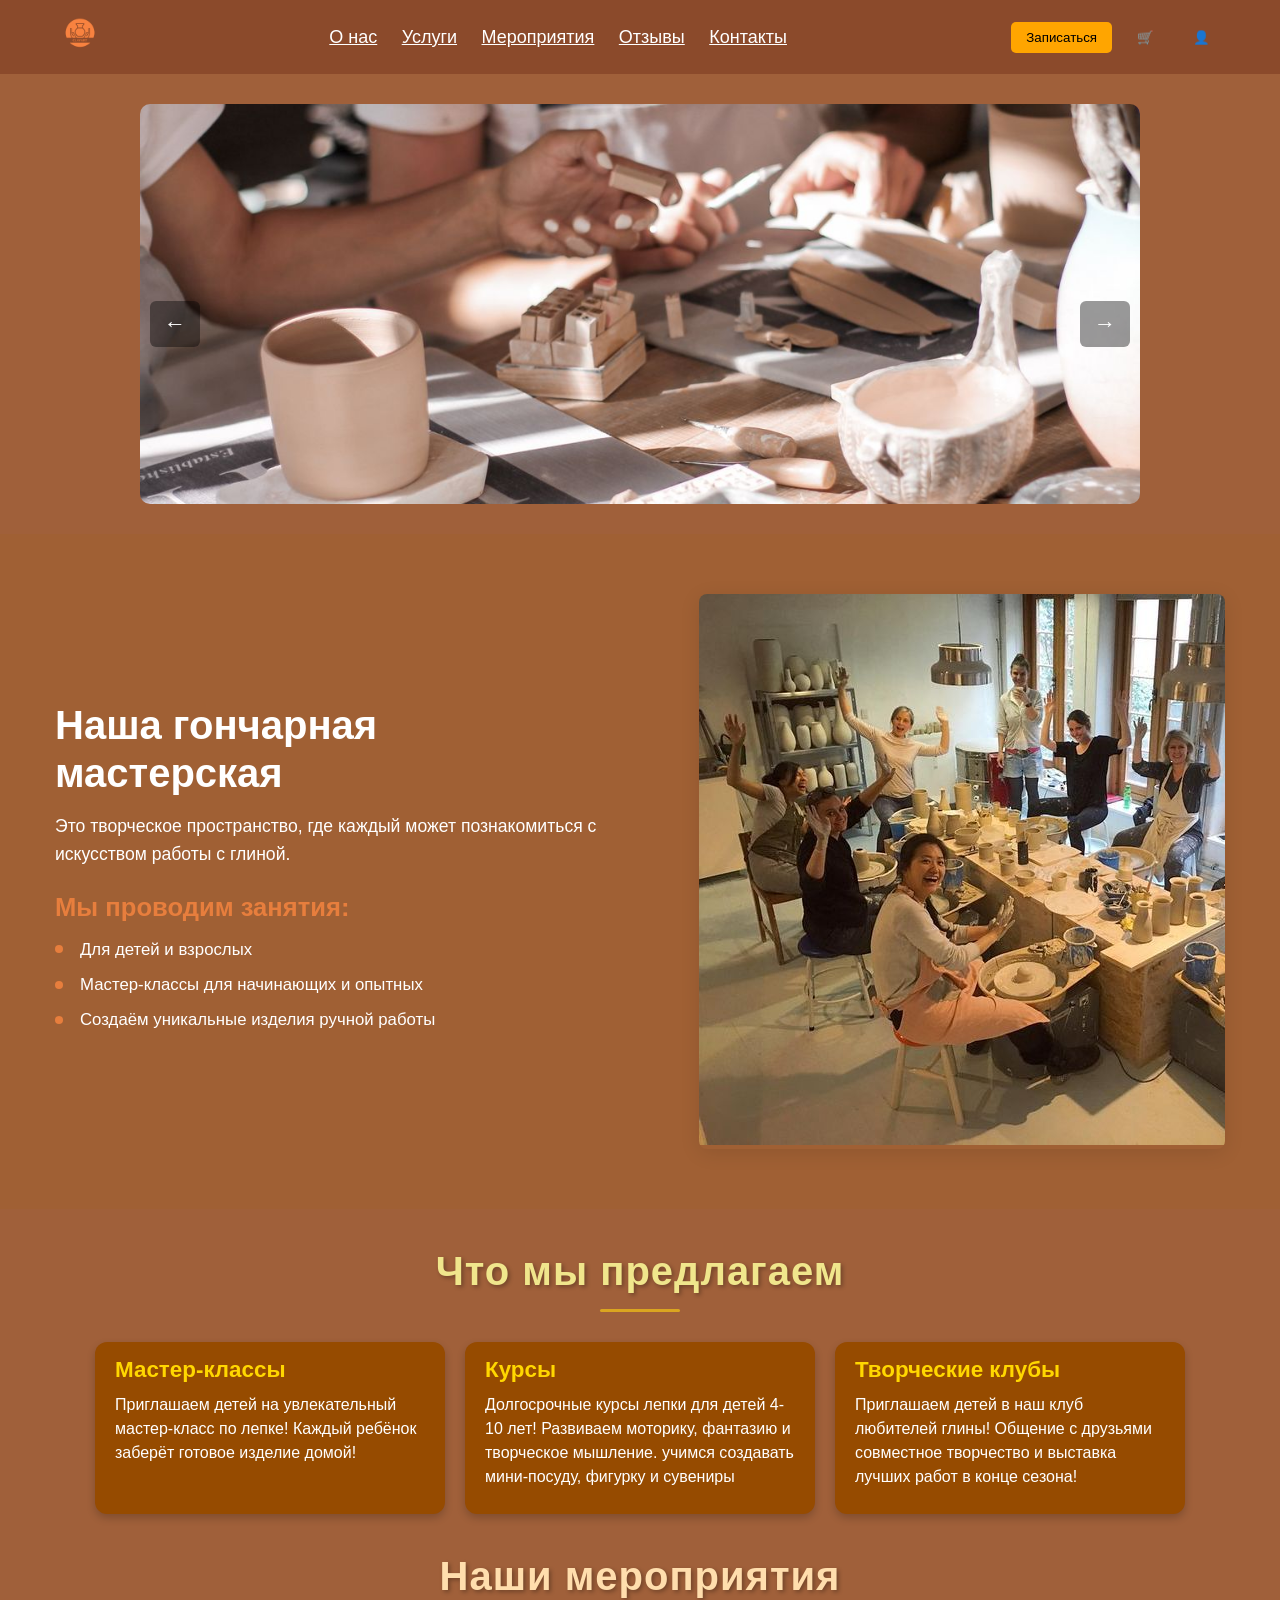
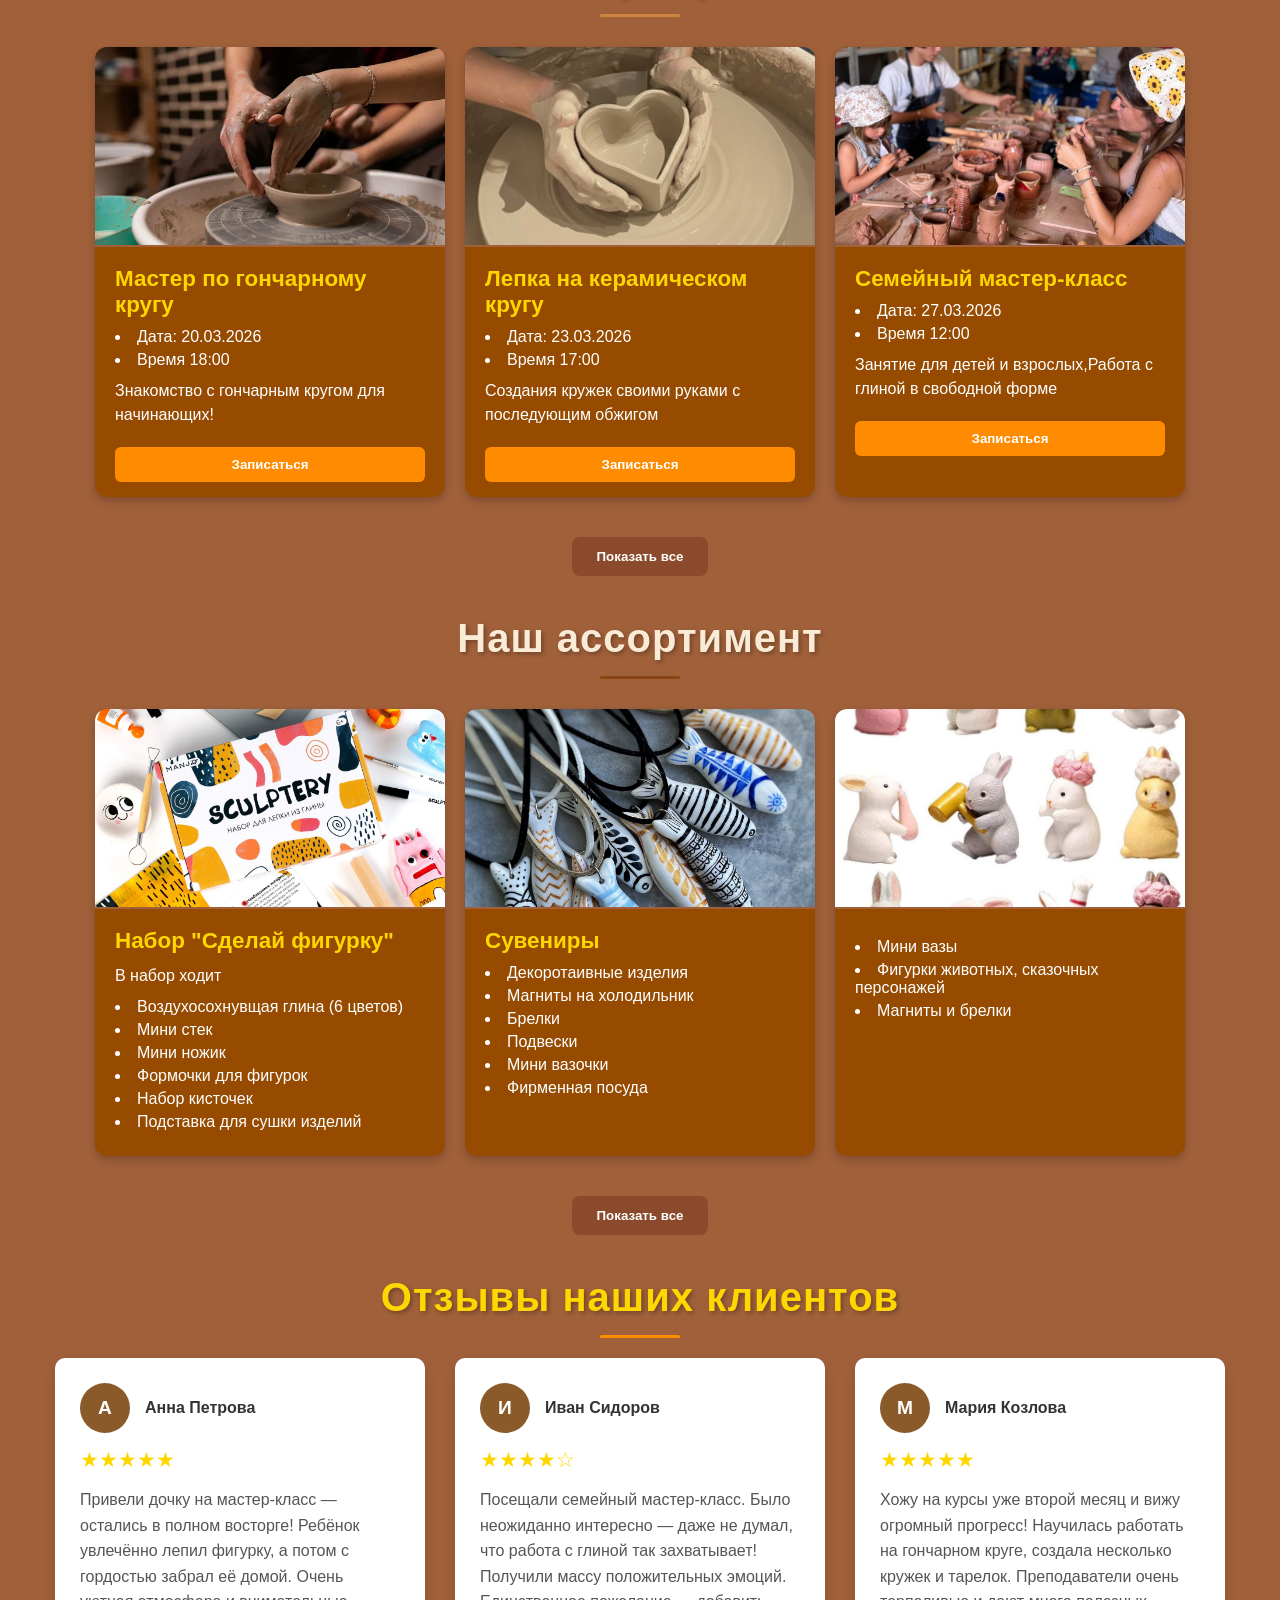
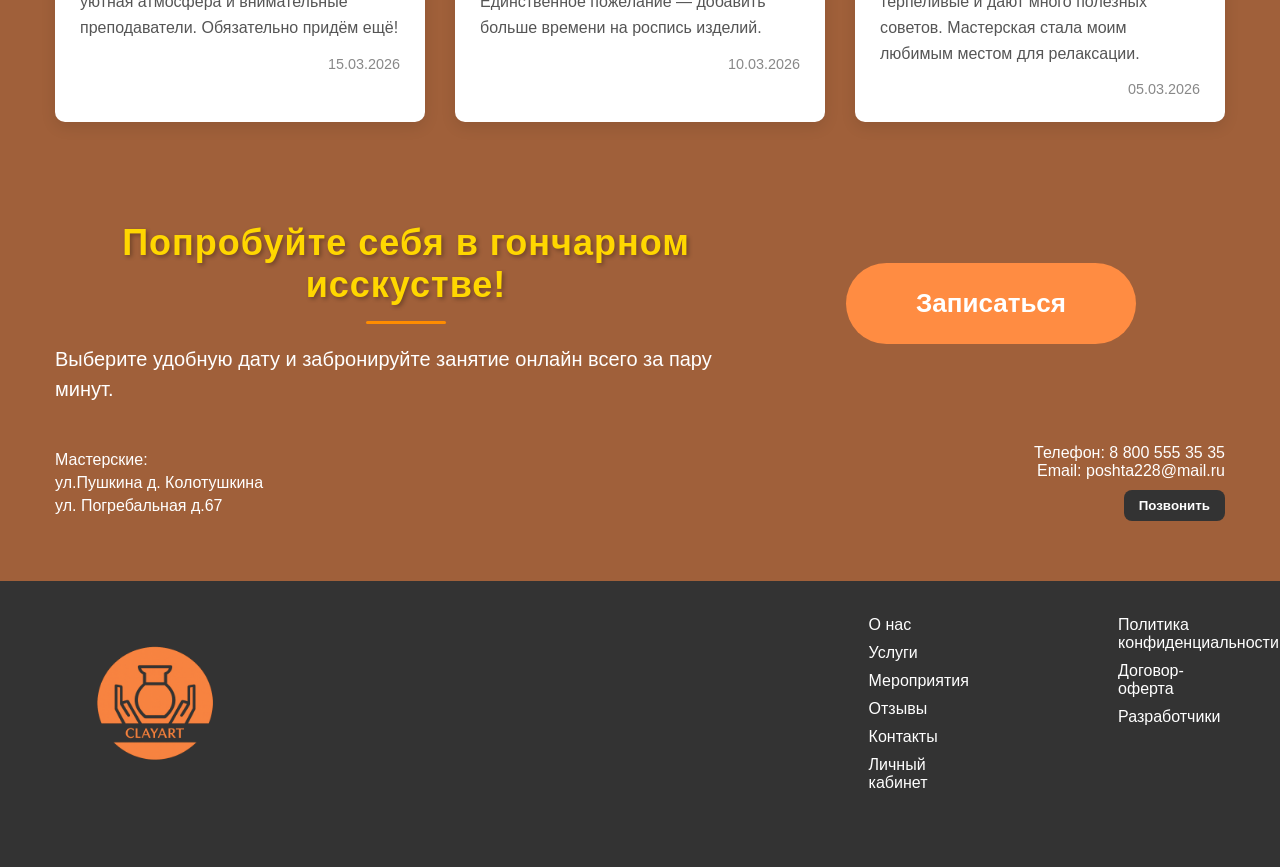
==== index.html @ 38fcafa9 "123" ====
<!DOCTYPE html>
<html lang="ru">
<head>
    <meta charset="UTF-8">
    <meta name="viewport" content="width=device-width, initial-scale=1.0">
    <title>Гончарная мастерская</title>
    <link rel="stylesheet" href="style.css">
</head>
<body>
    <header>
        <div class="container">

            <div class="logo">
                <img src="img/ChatGPT Image 16 мар. 2026 г., 20_17_33.png" alt="">
            </div>
            <nav class="menu">
                <a href="o_nas.html">О нас</a>
                <a href="uslugi.html">Услуги</a>
                <a href="mp.html">Мероприятия</a>
                <a href="otzivy.html">Отзывы</a>
                <a href="contacts.html">Контакты</a>
            </nav>
            <div class="action">
                <button class="btm">Записаться</button>
                <button class="icon_btm">🛒</button>
                <button class="icon_btm">👤</button>
            </div>
        </div>
    </header>
    <section class="banner">
        <div class="container">
            <div class="slider">
                <button class="left click">&#8592;</button>
                <img src="img/banner_1.jpg" alt="баннер">
                <button class="right click">&#8594;</button>
            </div>
        </div>
    </section>
    <section class="o_nas">
        <div class="container">
            <div class="text">
                <h2>Наша гончарная мастерская</h2>
                <p>Это творческое пространство, где каждый может познакомиться с искусством работы с глиной.</p>
                <h3>Мы проводим занятия:</h3>
                <ul>
                    <li>Для детей и взрослых</li>
                    <li>Мастер-классы для начинающих и опытных</li>
                    <li>Создаём уникальные изделия ручной работы</li>
                </ul>
            </div>
            <div class="img_o_nas">
                <img src="img/aboutUs.png" alt="фото о нас">
            </div>
        </div>
    </section>
    <section class="chto_myu_predlagaem">
        <div class="container">

            <h1>Что мы предлагаем</h1>

            <div class="cards">

                <div class="card">
                    <div class="card_text">
                        <h3>Мастер-классы</h3>
                        <p>Приглашаем детей на увлекательный мастер-класс по лепке! Каждый ребёнок заберёт готовое изделие домой!</p>
                    </div>
                </div>


                <div class="card">
                    <div class="card_text">
                        <h3>Курсы</h3>
                        <p>Долгосрочные курсы лепки для детей 4-10 лет! Развиваем моторику, фантазию и творческое мышление. учимся создавать мини-посуду, фигурку и сувениры</p>
                    </div>
                </div>


                <div class="card">
                    <div class="card_text">
                        <h3>Творческие клубы</h3>
                        <p>Приглашаем детей в наш клуб любителей глины! Общение с друзьями совместное творчество и выставка лучших работ в конце сезона!</p>
                    </div>
                </div>
            </div>
        </div>
    </section>
    <section class="blijashie_meropriatiya">
        <div class="container">
            <h1>Наши мероприятия</h1>
            <div class="cards">
                <div class="card">
                    <img src="img/masterClass1.png">
                    <div class="card_text">
                        <h3>Мастер по гончарному кругу</h3>
                        <ul>
                            <li>Дата: 20.03.2026</li>
                            <li>Время 18:00</li>
                        </ul>
                        <p>Знакомство с гончарным кругом для начинающих!</p>
                        <button>Записаться</button>
                    </div>
                </div>


                <div class="card">
                    <img src="img/masterClass2.png">
                    <div class="card_text">
                        <h3>Лепка на керамическом кругу</h3>
                        <ul>
                            <li>Дата: 23.03.2026</li>
                            <li>Время 17:00</li>
                        </ul>
                        <p>Создания кружек своими руками с последующим обжигом</p>
                        <button>Записаться</button>
                    </div>
                </div>

                <div class="card">
                    <img src="img/masterClass3.png">
                    <div class="card_text">
                        <h3>Семейный мастер-класс</h3>
                        <ul>
                            <li>Дата: 27.03.2026</li>
                            <li>Время 12:00</li>
                        </ul>
                        <p>Занятие для детей и взрослых,Работа с глиной в свободной форме</p>
                        <button>Записаться</button>
                    </div>
                </div>
                <button>Показать все</button>
            </div>
        </div>
    </section>
    <section class="nash_assortiment">
        <div class="container">
            <h1>Наш ассортимент</h1>
            <div class="cards">
                <div class="card">
                    <img src="img/nabor1.png">
                    <div class="card_text">
                        <h3>Набор "Сделай фигурку"</h3>
                        <p>В набор ходит</p>
                        <ul>
                            <li>Воздухосохнувщая глина (6 цветов)</li>
                            <li>Мини стек</li>
                            <li>Мини ножик</li>
                            <li>Формочки для фигурок</li>
                            <li>Набор кисточек</li>
                            <li>Подставка для сушки изделий</li>
                        </ul>
                    </div>
                </div>


                <div class="card">
                    <img src="img/nabor2.png">
                    <div class="card_text">
                        <h3>Сувениры</h3>
                        <ul>
                            <li>Декоротаивные изделия</li>
                            <li>Магниты на холодильник</li>
                            <li>Брелки</li>
                            <li>Подвески</li>
                            <li>Мини вазочки</li>
                            <li>Фирменная посуда</li>
                        </ul>
                    </div>
                </div>

                <div class="card">
                    <img src="img/nabor3.png">
                    <div class="card_text">
                        <h3></h3>
                        <ul>
                            <li>Мини вазы</li>
                            <li>Фигурки животных, сказочных персонажей</li>
                            <li>Магниты и брелки</li>
                        </ul>
                    </div>
                </div>
                <button>Показать все</button>
            </div>
        </div>
    </section>
    <section class="otzivy">
        <div class="container">
            <h1>Отзывы наших клиентов</h1>
            <div class="reviews-grid">
                <div class="review-card">
                    <div class="review-header">
                        <div class="review-avatar">А</div>
                        <div class="review-author">Анна Петрова</div>
                    </div>
                    <div class="review-rating">
                        ★★★★★
                    </div>
                    <p class="review-text">
                        Привели дочку на мастер‑класс — остались в полном восторге!
                        Ребёнок увлечённо лепил фигурку, а потом с гордостью забрал её домой.
                        Очень уютная атмосфера и внимательные преподаватели. Обязательно придём ещё!
                    </p>
                    <div class="review-date">15.03.2026</div>
                </div>

                <div class="review-card">
                    <div class="review-header">
                        <div class="review-avatar">И</div>
                        <div class="review-author">Иван Сидоров</div>
                    </div>
                    <div class="review-rating">
                        ★★★★☆
                    </div>
                    <p class="review-text">
                        Посещали семейный мастер‑класс. Было неожиданно интересно — даже
                        не думал, что работа с глиной так захватывает! Получили массу
                        положительных эмоций. Единственное пожелание — добавить больше
                        времени на роспись изделий.
                    </p>
                    <div class="review-date">10.03.2026</div>
                </div>

                <div class="review-card">
                    <div class="review-header">
                        <div class="review-avatar">М</div>
                        <div class="review-author">Мария Козлова</div>
                    </div>
                    <div class="review-rating">
                        ★★★★★
                    </div>
                    <p class="review-text">
                        Хожу на курсы уже второй месяц и вижу огромный прогресс!
                        Научилась работать на гончарном круге, создала несколько кружек
                        и тарелок. Преподаватели очень терпеливые и дают много полезных
                        советов. Мастерская стала моим любимым местом для релаксации.
                    </p>
                    <div class="review-date">05.03.2026</div>
                </div>
            </div>
        </div>
    </section>
    <section class="bloc_zapisi">
        <div class="container">
            <div class="zapisi_top">
                <div class="zapisi_left">
                    <h1>Попробуйте себя в гончарном исскустве!</h1>
                    <p>Выберите удобную дату и забронируйте  занятие онлайн всего за пару минут.</p>
                </div>

                <div class="zapisi_right">
                    <button class="btn_big">Записаться</button>
                </div>
            </div>

            <div class="zapisi_bottom">
                <div class="contacts_left">
                    <p>Мастерские:</p>
                    <p>ул.Пушкина д. Колотушкина</p>
                    <p>ул. Погребальная д.67</p>
                </div>
                <div class="contacts_right ">
                    <p>Телефон: 8 800 555 35 35</p>
                    <P>Email: poshta228@mail.ru</P>
                    <button class="btn_small">Позвонить</button>
                </div>
            </div>
        </div>

    </section>
    <script>

        const images = [
            "img/banner_1.jpg",
            "img/banner_2.jpg",
            "img/banner_3.jpg",
            "img/banner_4.jpg"
        ];

        let index = 0;

        const banner = document.querySelector(".slider img");

        document.querySelector(".right").onclick = () => {
            index++;

            if (index >= images.length) {
                index = 0;
            }

            banner.src = images[index];
        }

        document.querySelector(".left").onclick = () => {
            index--;

            if (index < 0) {
                index = images.length - 1;
            }

            banner.src = images[index];
        }

    </script>
    <footer class="footer">
        <div class="container">
            <div class="footer-top">
                <div class="logo-container">
                    <img src="img/ChatGPT Image 16 мар. 2026 г., 20_17_33.png" alt="Логотип компании" class="footer-logo">
                </div>
                <div class="footer-cols">
                    <div class="col">
                        <a href="#">О нас</a>
                        <a href="#">Услуги</a>
                        <a href="#">Мероприятия</a>
                        <a href="#">Отзывы</a>
                        <a href="#">Контакты</a>
                        <a href="#">Личный кабинет</a>
                    </div>
                    <div class="col">
                        <a href="#">Политика конфиденциальности</a>
                        <a href="#">Договор-оферта</a>
                        <a href="#">Разработчики</a>
                    </div>
                </div>
            </div>
        </div>
    </footer>
</body>
</html>
---- style.css ----
.o_nas {
    padding: 60px 0;
    background-color: #a06034;
    color: #ffffff;
}

.o_nas .container {
    max-width: 1200px;
    margin: 0 auto;
    display: flex;
    justify-content: space-between;
    align-items: center;
    gap: 30px;
}

.o_nas .text {
    width: 50%;
    padding-right: 30px;
}

    .o_nas .text h2 {
        font-size: 2.5rem;
        font-weight: 700;
        margin-bottom: 15px;
        line-height: 1.2;
    }

    .o_nas .text p {
        font-size: 1.1rem;
        line-height: 1.6;
        margin-bottom: 25px;
    }

    .o_nas .text h3 {
        font-size: 1.6rem;
        font-weight: 600;
        margin-bottom: 15px;
        color: #e77e3d;
    }

    .o_nas .text ul {
        list-style: none;
        padding-left: 0;
        margin: 0;
    }

    .o_nas .text li {
        position: relative;
        padding-left: 25px;
        margin-bottom: 10px;
        font-size: 1.05rem;
        line-height: 1.5; 
    }

        .o_nas .text li::before {
            content: '';
            position: absolute;
            left: 0;
            top: 50%;
            transform: translateY(-50%);
            width: 8px;
            height: 8px;
            border-radius: 50%;
            background-color: #e77e3d;
        }

.img_o_nas {
    width: 45%;
    position: relative;
    overflow: hidden;
    border-radius: 8px;
    box-shadow: 0 4px 20px rgba(0, 0, 0, 0.1);
}

* {
margin: 0;
padding: 0;
box-sizing: border-box;
}

body {
font-family: Arial, sans-serif;
background-color: #a0603a;
color: white;
}

.container {
width: 1200px;
margin: 0 auto;
}

header {
background-color: #8b4a2b;
padding: 10px 0;
}

header .container {
display: flex;
align-items: center;
justify-content: space-between;
}

.menu a {
text-emphasis: none;
color: white;
margin: 0 10px ;
font-size: 18px;
}

.btm {
background-color: orange;
border: none;
padding: 8px 15px ;
border-radius: 5px;
cursor: pointer;
}

.icon_btm {
background: none ;
border: none;
padding: 15px ;
margin-left: 5px;
cursor: pointer;
}

.logo img {
height: 50px;
}

.banner {
margin: 30px 0;
}

.banner .container {
display: flex;
justify-content: center;
}

.slider {
position: relative;
width: 1000px;
height: 400px;
overflow: hidden;
border-radius: 10px;
}

.slider img {
width: 100%;
height: 100%;
object-fit: cover;
}

.click {
position: absolute;
top: 50%;
transform: translateY(-50%);
background: rgba(0,0,0,0.4);
color: white;
border: none;
font-size: 22px;
padding: 10px 14px;
cursor: pointer;
border-radius: 6px;
}

.left {
left: 10px;
}

.right {
right: 10px;
}


.about-section {
padding: 50px 0;
text-align: center;
background-color: #A52A2A;
color: white;
}


.about-section h1 {
font-size: 60pt;
font-weight: bold;
margin-bottom: 20px;
color: white;
}

.about-section h2 {
font-size: 24pt;
color: #F5F5DC;
margin-bottom: 30px;
}


.services-list {
display: flex;
justify-content: center;
gap: 30px;
margin-top: 30px;
}

.service-item {
text-align: center;
}

.service-item img {
width: 60px;
height: 60px;
border-radius: 50%;
margin-bottom: 10px;
}


.cta-button {
background-color: #FFA500;
color: white;
border: none;
padding: 15px 30px;
border-radius: 5px;
font-size: 16px;
cursor: pointer;
margin-top: 30px;
}

.cta-button:hover {
background-color: #FDAE3C;
}


.about-image {
width: 300px;
height: 300px;
object-fit: cover;
border-radius: 10px;
margin-right: 30px;
}


@media (max-width: 768px) {
.about-section {
padding: 30px 0;
}

.about-section h1 {
font-size: 36pt;
}

.about-section h2 {
font-size: 18pt;
}

.services-list {
flex-direction: column;
align-items: center;
}

.about-image {
margin-right: 0;
margin-bottom: 20px;
}
}

.cards {
display: flex;
flex-wrap: wrap;
gap: 20px;
justify-content: center;
margin-top: 30px;
}

.card {
background: #964b00;
border-radius: 12px;
overflow: hidden;
width: 350px;
box-shadow: 0 4px 8px rgba(0, 0, 0, 0.2);
transition: transform 0.3s ease, box-shadow 0.3s ease;
color: white;
}

.card:hover {
transform: translateY(-5px);
box-shadow: 0 8px 16px rgba(0, 0, 0, 0.3);
}


.card img {
width: 100%;
height: 200px;
object-fit: cover;
border-bottom: 2px solid #a0603a;
}

.card_text {
padding: 15px 20px;
}

.card h3 {
margin: 0 0 10px 0;
font-size: 1.4em;
color: #ffd700;
}

.card p {
margin: 10px 0;
line-height: 1.5;
}

.card ul {
list-style-position: inside;
padding-left: 0;
margin: 10px 0;
}

.card li {
margin-bottom: 5px;
}


.card button {
background-color: #ff8c00;
color: white;
border: none;
padding: 10px 20px;
border-radius: 6px;
cursor: pointer;
font-weight: bold;
transition: background-color 0.3s ease;
width: 100%;
margin-top: 10px;
}

.card button:hover {
background-color: #ffa500;
}


section button {
background-color: #8b4a2b;
color: white;
border: none;
padding: 12px 25px;
border-radius: 8px;
cursor: pointer;
font-weight: bold;
margin-top: 20px;
align-self: center;
transition: background-color 0.3s ease;
}

section button:hover {
background-color: #a0603a;
}

section h1 {
text-align: center;
font-size: 2.5em;
color: #ffd700;
margin: 40px 0 20px 0;
position: relative;
text-shadow: 2px 2px 4px rgba(0, 0, 0, 0.3);
letter-spacing: 1px;
}


section h1::after {
content: '';
display: block;
width: 80px;
height: 3px;
background: #ff8c00;
margin: 15px auto;
border-radius: 2px;
}


.chto_myu_predlagaem h1 {
color: #f0e68c;
}

.chto_myu_predlagaem h1::after {
background: #daa520;
}


.blijashie_meropriatiya h1 {
color: #ffdead;
}

.blijashie_meropriatiya h1::after {
background: #cd853f;
}


.nash_assortiment h1 {
color: #faebd7;
}

.nash_assortiment h1::after {
background: #8b4513;
}

section h1:hover {
color: #fff;
text-shadow:
0 0 10px rgba(255, 215, 0, 0.5),
2px 2px 5px rgba(0, 0, 0, 0.4);
transform: translateY(-2px);
transition: all 0.3s ease;
}

.reviews {
padding: 60px 0;
background-color: #f9f7f4;
}


.otzivy h2 {
    text-align: center;
    color: #fff; 
    font-family: Arial, sans-serif;
    font-size: 36px;
    font-weight: bold;
    margin-top: 40px;
    margin-bottom: 20px;
    border-bottom: 2px solid #8b4513;
    padding-bottom: 5px;
}

.reviews-grid {
display: grid;
grid-template-columns: repeat(auto-fit, minmax(300px, 1fr));
gap: 30px;
max-width: 1200px;
margin: 0 auto;
}

.review-card {
background: white;
padding: 25px;
border-radius: 10px;
box-shadow: 0 5px 15px rgba(0, 0, 0, 0.1);
transition: transform 0.3s ease;
}

.review-card:hover {
transform: translateY(-5px);
}

.review-header {
display: flex;
align-items: center;
margin-bottom: 15px;
}

.review-avatar {
width: 50px;
height: 50px;
background-color: #8B5A2B;
color: white;
border-radius: 50%;
display: flex;
align-items: center;
justify-content: center;
font-weight: bold;
margin-right: 15px;
font-size: 1.2rem;
}

.review-author {
font-weight: bold;
color: #333;
}

.review-rating {
color: #FFD700;
font-size: 1.3rem;
margin-bottom: 15px;
}

.review-text {
line-height: 1.6;
color: #555;
margin-bottom: 15px;
}

.review-date {
color: #888;
font-size: 0.9rem;
text-align: right;
}

.bloc_zapisi {
background-color: #a0603a;
padding: 60px 0;
color: white;
}

.zapisi_top {
display: flex;
justify-content: space-between;
align-items: center;
margin-bottom: 40px;
}

.zapisi_left {
width: 60%;
}

.zapisi_left h1 {
font-size: 36px;
margin-bottom: 20px;
}

.zapisi_left p {
font-size: 20px;
line-height: 1.5;
}

.zapisi_right {
width: 40%;
display: flex;
justify-content: center;
align-items: center;
}

.btn_big {
background: #ff8c42;
border: none;
padding: 25px 70px;
font-size: 26px; 
border-radius: 50px;
cursor: pointer;
color: white;
font-weight: bold;
transition: 0.3s;
}

.btn_big:hover {
background: #ff9f5a;
transform: scale(1.05);
}


.zapisi_bottom {
display: flex;
justify-content: space-between;
align-items: center;
}

.contacts_left p {
margin: 5px 0;
}

.contacts_right {
text-align: right;
}

.btn_small {
margin-top: 10px;
background: #333;
color: white;
border: none;
padding: 8px 15px;
border-radius: 8px;
cursor: pointer;
}

.footer {
    background-color: #333;
    color: #fff;
    padding: 30px 0;
    font-family: 'Arial', sans-serif;
}

.container {
    max-width: 1200px;
    margin: 0 auto;
    padding: 0 15px;
}

.footer-top {
    display: flex;
    justify-content: space-between;
    align-items: center;
    margin-bottom: 20px; /* ������ ����� ��������� � ��������� */
}

.logo-container {
    flex: 1; /* �������� ��������� ������ */
    text-align: left; /* ������������ �������� �� ������ ���� */
}

.footer-logo {
    max-width: 200px; /* ������������ ������������ ������ �������� */
    height: auto; /* ��������� ��������� */
}

.footer-cols {
    display: flex;
    justify-content: space-between;
}

.col {
    width: 30%;
    margin-bottom: 20px;
}

    .col a {
        color: #fff;
        text-decoration: none;
        display: block;
        padding: 5px 0;
    }

        .col a:hover {
            text-decoration: underline;
            color: #ff9500;
        }
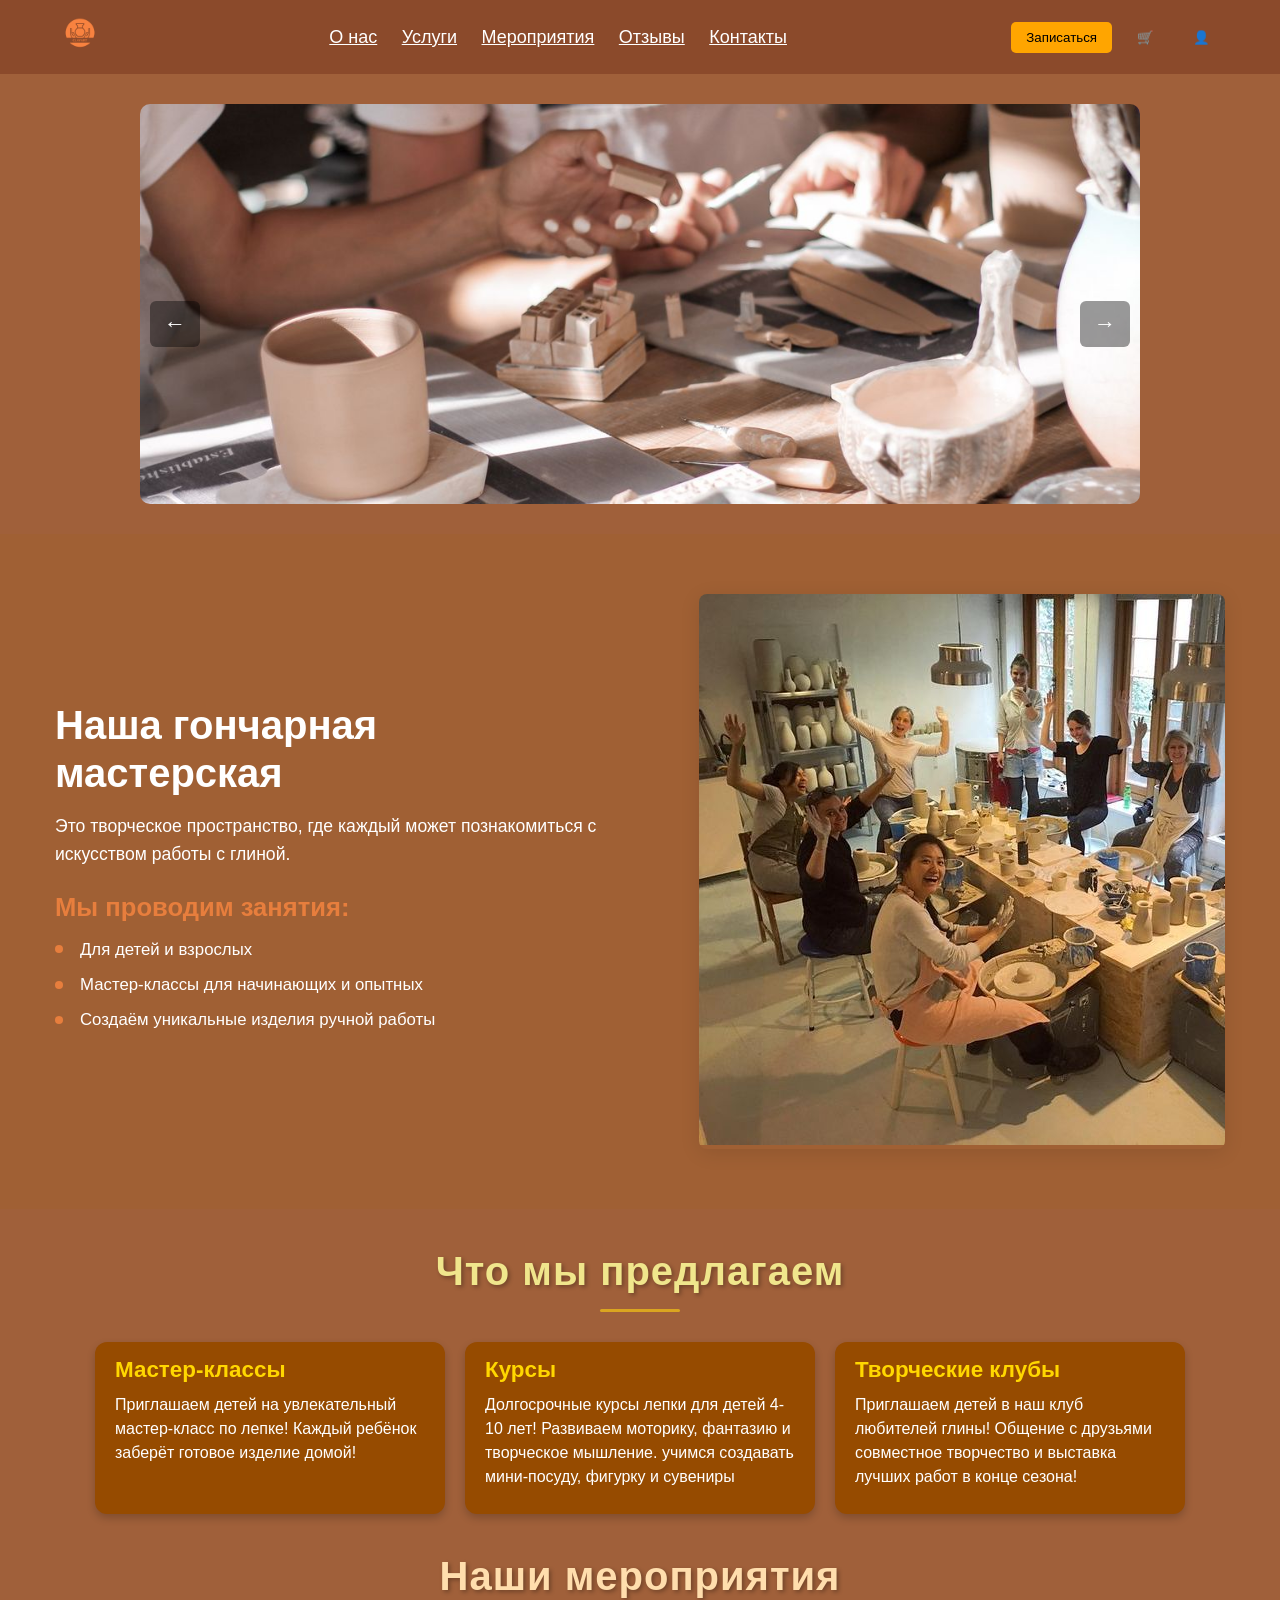
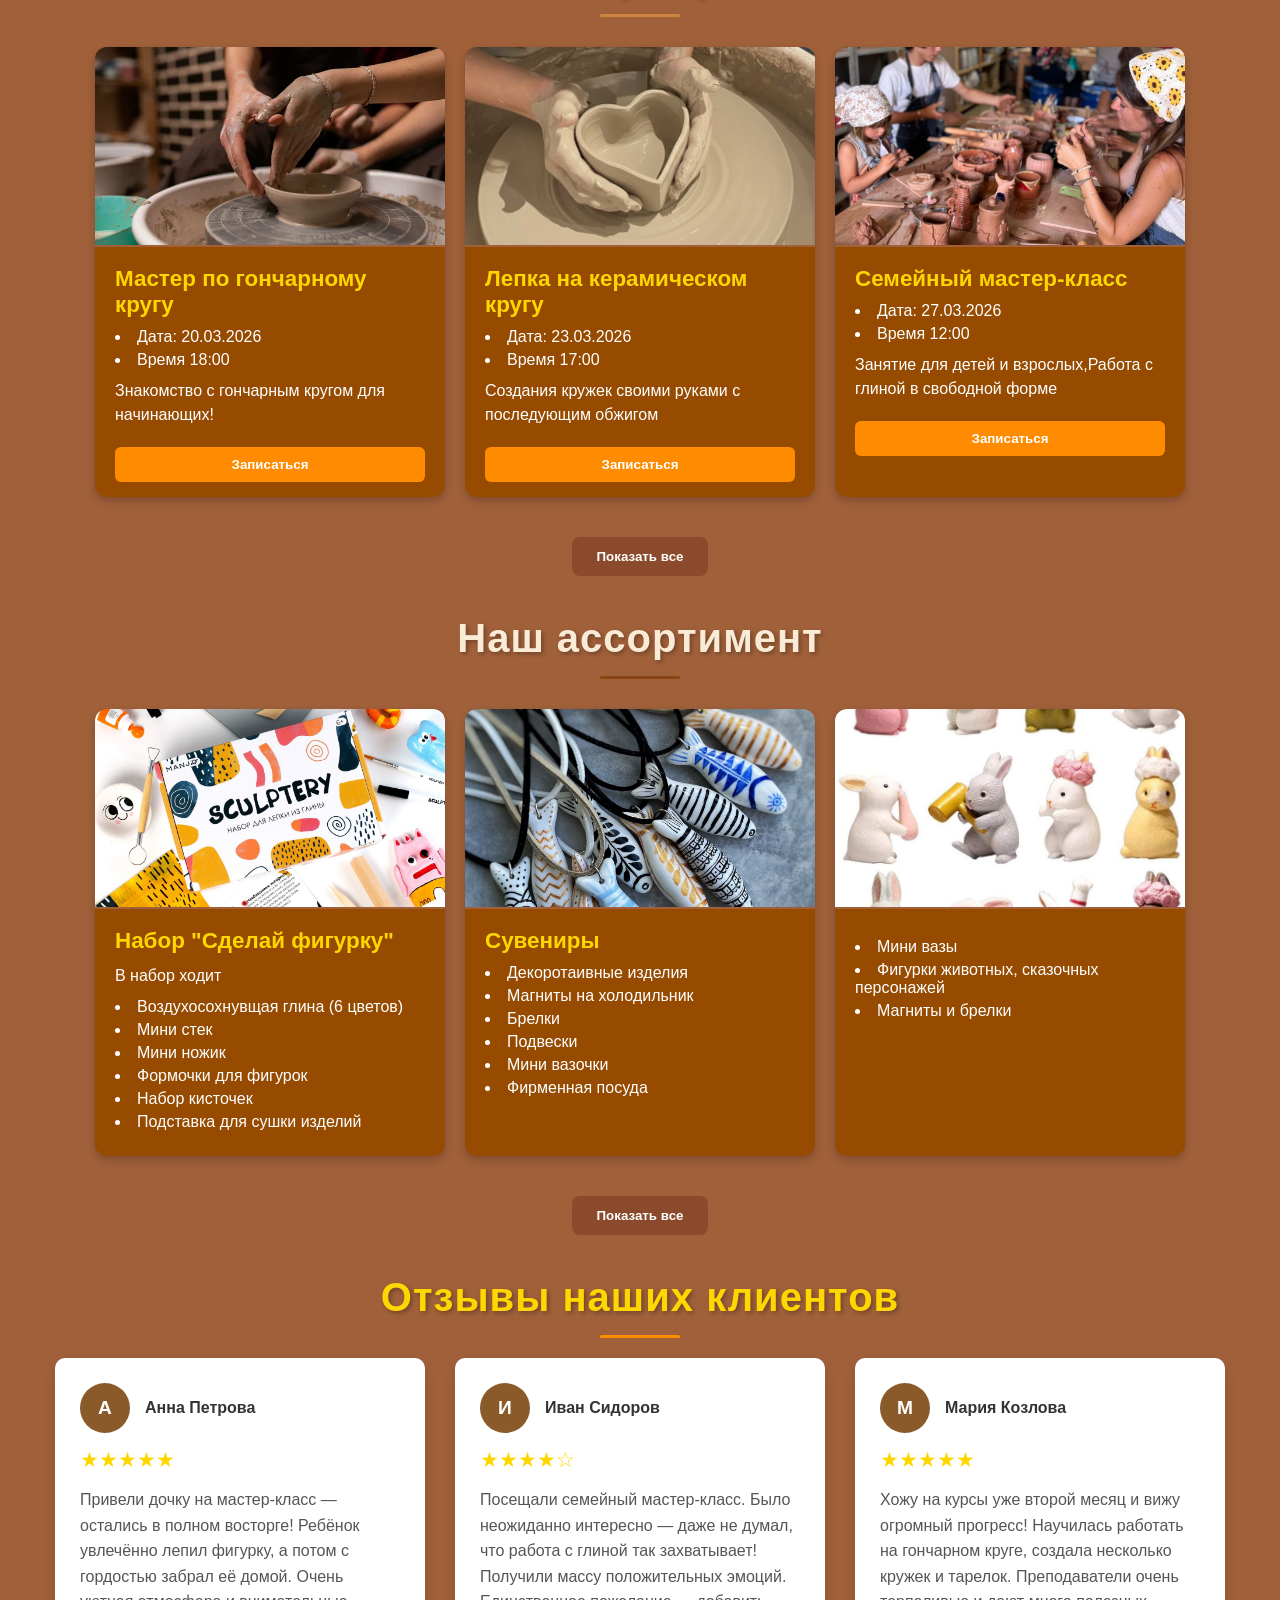
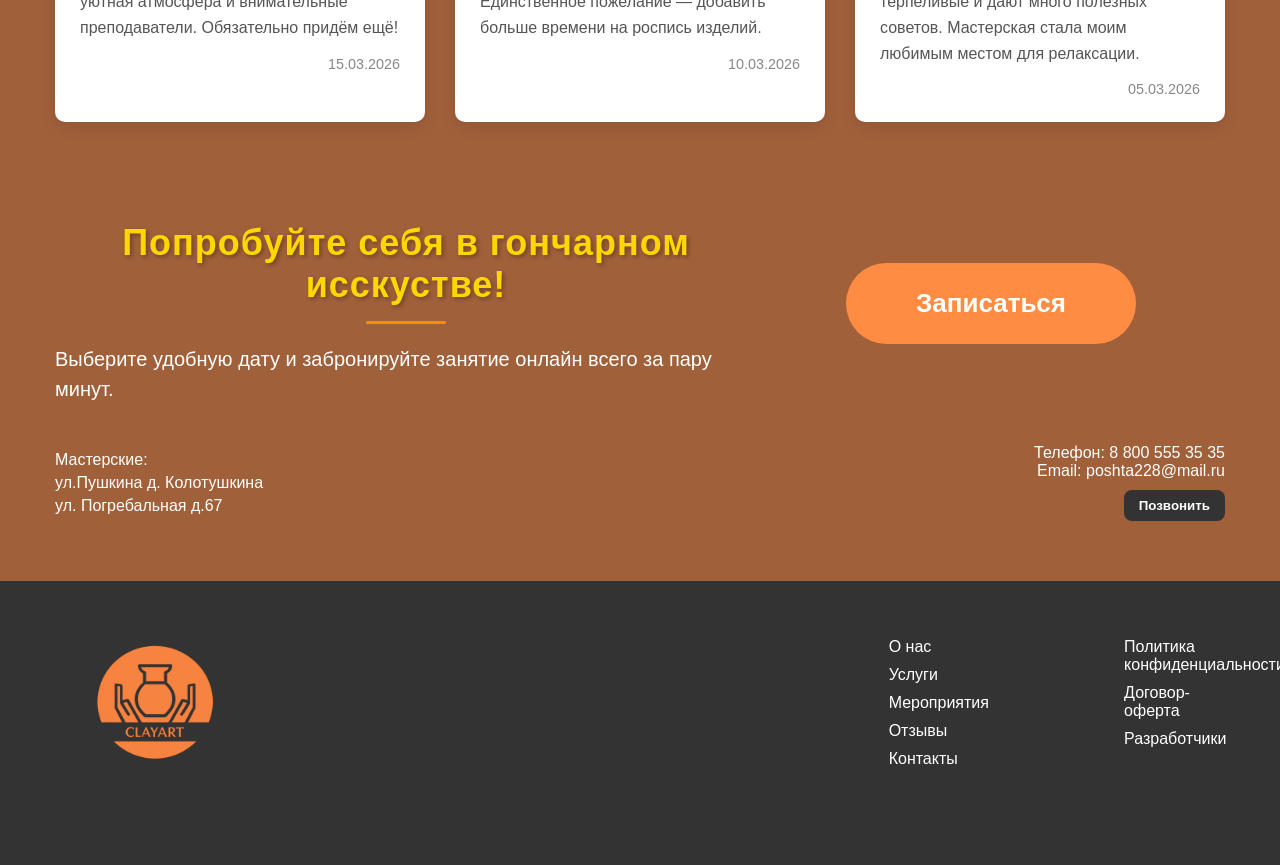
==== commit dc994524: "че епта" ====
--- a/index.html
+++ b/index.html
@@ -261,7 +261,7 @@
                 <div class="contacts_right ">
                     <p>Телефон: 8 800 555 35 35</p>
                     <P>Email: poshta228@mail.ru</P>
-                    <button class="btn_small">Позвонить</button>
+                    <button class="btn_small" >Позвонить</button>
                 </div>
             </div>
         </div>
@@ -309,12 +309,11 @@
                 </div>
                 <div class="footer-cols">
                     <div class="col">
-                        <a href="#">О нас</a>
-                        <a href="#">Услуги</a>
-                        <a href="#">Мероприятия</a>
-                        <a href="#">Отзывы</a>
-                        <a href="#">Контакты</a>
-                        <a href="#">Личный кабинет</a>
+                        <a href="o_nas.html">О нас</a>
+                        <a href="uslugi.html">Услуги</a>
+                        <a href="mp.html">Мероприятия</a>
+                        <a href="otzivy.html">Отзывы</a>
+                        <a href="contacts.html">Контакты</a>
                     </div>
                     <div class="col">
                         <a href="#">Политика конфиденциальности</a>
--- a/style.css
+++ b/style.css
@@ -585,17 +585,17 @@
     display: flex;
     justify-content: space-between;
     align-items: center;
-    margin-bottom: 20px; /* ������ ����� ��������� � ��������� */
+    margin-bottom: 20px; 
 }
 
 .logo-container {
-    flex: 1; /* �������� ��������� ������ */
-    text-align: left; /* ������������ �������� �� ������ ���� */
+    flex: 1;
+    text-align: left;
 }
 
 .footer-logo {
-    max-width: 200px; /* ������������ ������������ ������ �������� */
-    height: auto; /* ��������� ��������� */
+    max-width: 200px; 
+    height: auto; 
 }
 
 .footer-cols {
@@ -620,3 +620,284 @@
             color: #ff9500;
         }
 
+.about_us {
+    padding: 80px 0;
+    background-color: #fff;
+    color: #333;
+    line-height: 1.6;
+    font-family: 'Arial', sans-serif;
+}
+
+    .about_us .container {
+        max-width: 1200px;
+        margin: 0 auto;
+        padding: 0 20px;
+    }
+
+    .about_us .text {
+        display: flex;
+        flex-direction: column;
+        gap: 30px;
+    }
+
+    .about_us p {
+        font-size: 16px;
+        margin-bottom: 20px;
+        text-align: justify;
+        hyphens: auto;
+    }
+
+    .about_us h3 {
+        font-size: 24px;
+        font-weight: 600;
+        color: #8B4513; 
+        margin: 40px 0 20px 0;
+        position: relative;
+        padding-bottom: 10px;
+    }
+
+        .about_us h3::after {
+            content: '';
+            position: absolute;
+            bottom: 0;
+            left: 0;
+            width: 100%;
+            height: 3px;
+            background-color: #D2B48C;
+        }
+
+    .about_us ul {
+        list-style: none;
+        padding-left: 0;
+        margin: 20px 0;
+    }
+
+    .about_us li {
+        position: relative;
+        padding-left: 25px;
+        margin-bottom: 15px;
+        font-size: 16px;
+    }
+
+
+        .about_us li::before {
+            content: '�';
+            position: absolute;
+            left: 0;
+            color: #A0522D;
+            font-weight: bold;
+        }
+
+
+    .about_us .text p:last-of-type {
+        font-style: italic;
+        background-color: #FFF8F0;
+        padding: 25px;
+        border-radius: 5px;
+        border-left: 4px solid #D2B48C;
+        margin-top: 30px;
+    }
+
+.contacts_page {
+background: #a0603a;
+padding-bottom: 50px;
+}
+
+
+
+.contacts_title {
+text-align: center;
+padding: 40px 0;
+color: white;
+}
+
+.contacts_title h1 {
+font-size: 32px;
+margin-bottom: 10px;
+}
+
+.contacts_title p {
+font-size: 20px;
+}
+
+
+
+
+
+.contacts_middle {
+display: flex;
+gap: 40px;
+margin-top: 40px;
+align-items: center;
+}
+
+
+.contacts_card {
+background: #ddd;
+color: black;
+padding: 20px;
+border-radius: 10px;
+width: 250px;
+}
+
+
+.contacts_map {
+flex: 1;
+background: #ccc;
+padding: 10px;
+border-radius: 10px;
+}
+
+
+
+
+
+.contacts_form {
+margin-top: 40px;
+color: white;
+}
+
+.contacts_form h2 {
+text-align: center;
+margin-bottom: 20px;
+}
+
+
+.form_row {
+display: flex;
+align-items: center;
+margin-bottom: 15px;
+}
+
+.form_row label {
+width: 120px;
+font-size: 18px;
+}
+
+.form_row input {
+flex: 1;
+padding: 5px;
+border: none;
+border-bottom: 2px solid white;
+background: transparent;
+color: white;
+}
+
+
+.send_btn {
+margin-top: 10px;
+background: black;
+color: white;
+border: none;
+padding: 10px 20px;
+border-radius: 5px;
+cursor: pointer;
+}
+
+.google_form_block {
+margin-top: 40px;
+margin-bottom: 40px;
+color: white;
+}
+
+.google_form_block h2 {
+text-align: center;
+margin-bottom: 20px;
+}
+
+.google_form_block iframe {
+width: 100%;
+height: 700px;
+border: none;
+border-radius: 10px;
+}
+
+.reviews_page {
+background: #a0603a;
+padding: 30px 0;
+}
+
+
+.reviews_list {
+height: 400px;
+overflow-y: auto;
+padding-right: 10px;
+}
+
+
+
+
+.review {
+display: flex;
+align-items: center;
+margin-bottom: 20px;
+}
+
+
+.avatar {
+width: 60px;
+height: 60px;
+border-radius: 50%;
+background: #7a4a4a;
+margin-right: 20px;
+}
+
+
+.review_text {
+background: #b89e86;
+padding: 20px;
+border-radius: 10px;
+flex: 1;
+}
+
+
+
+
+.add_review {
+margin-top: 20px;
+display: flex;
+justify-content: flex-end;
+}
+
+
+.add_btn {
+background: #4a3a33;
+color: white;
+border: none;
+padding: 10px 20px;
+border-radius: 8px;
+cursor: pointer;
+text-decoration: none;
+display: inline-block;
+}
+
+
+
+
+
+.review_form {
+background: #8b4a2b;
+padding: 30px 0;
+}
+
+
+.review_form h2 {
+text-align: center;
+margin-bottom: 20px;
+}
+
+
+.review_form iframe {
+border: none;
+width: 100%;
+height: 600px;
+border-radius: 10px;
+}
+
+html {
+scroll-behavior: smooth;
+}
+
+
+
+
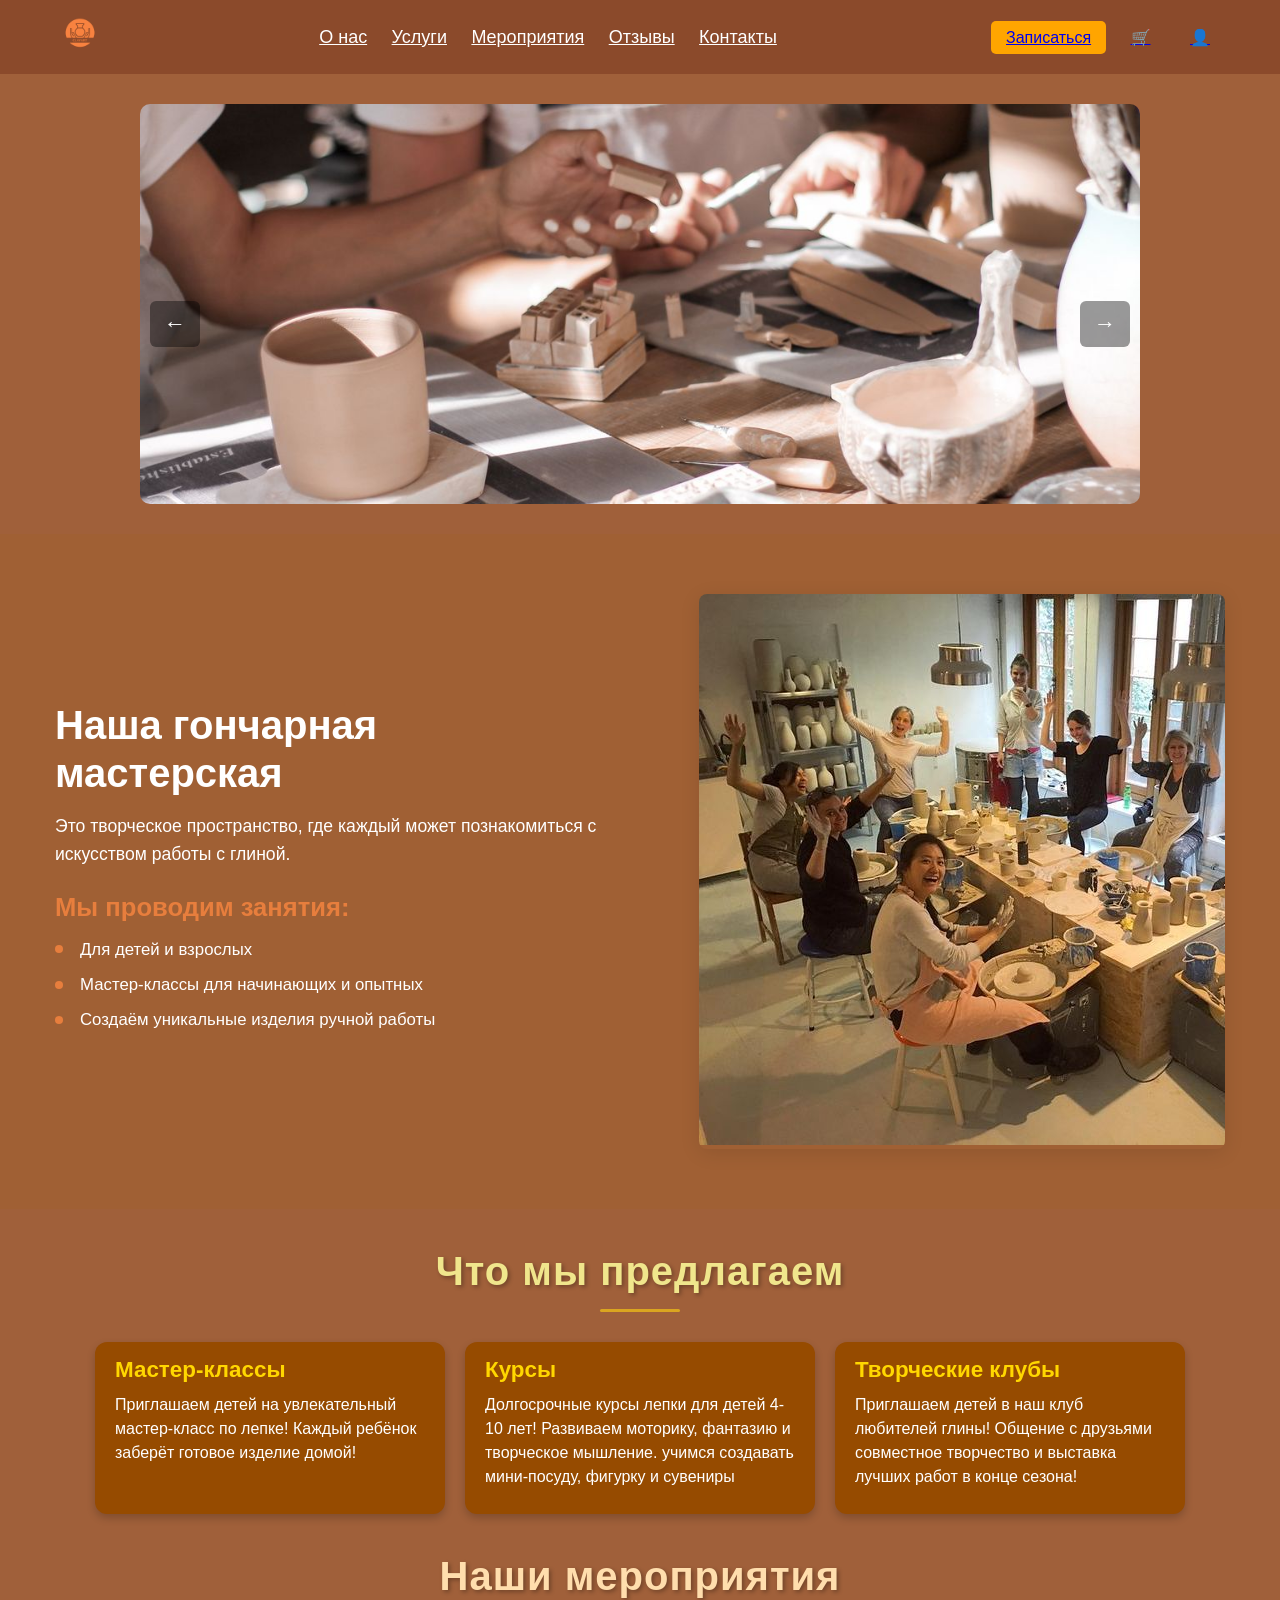
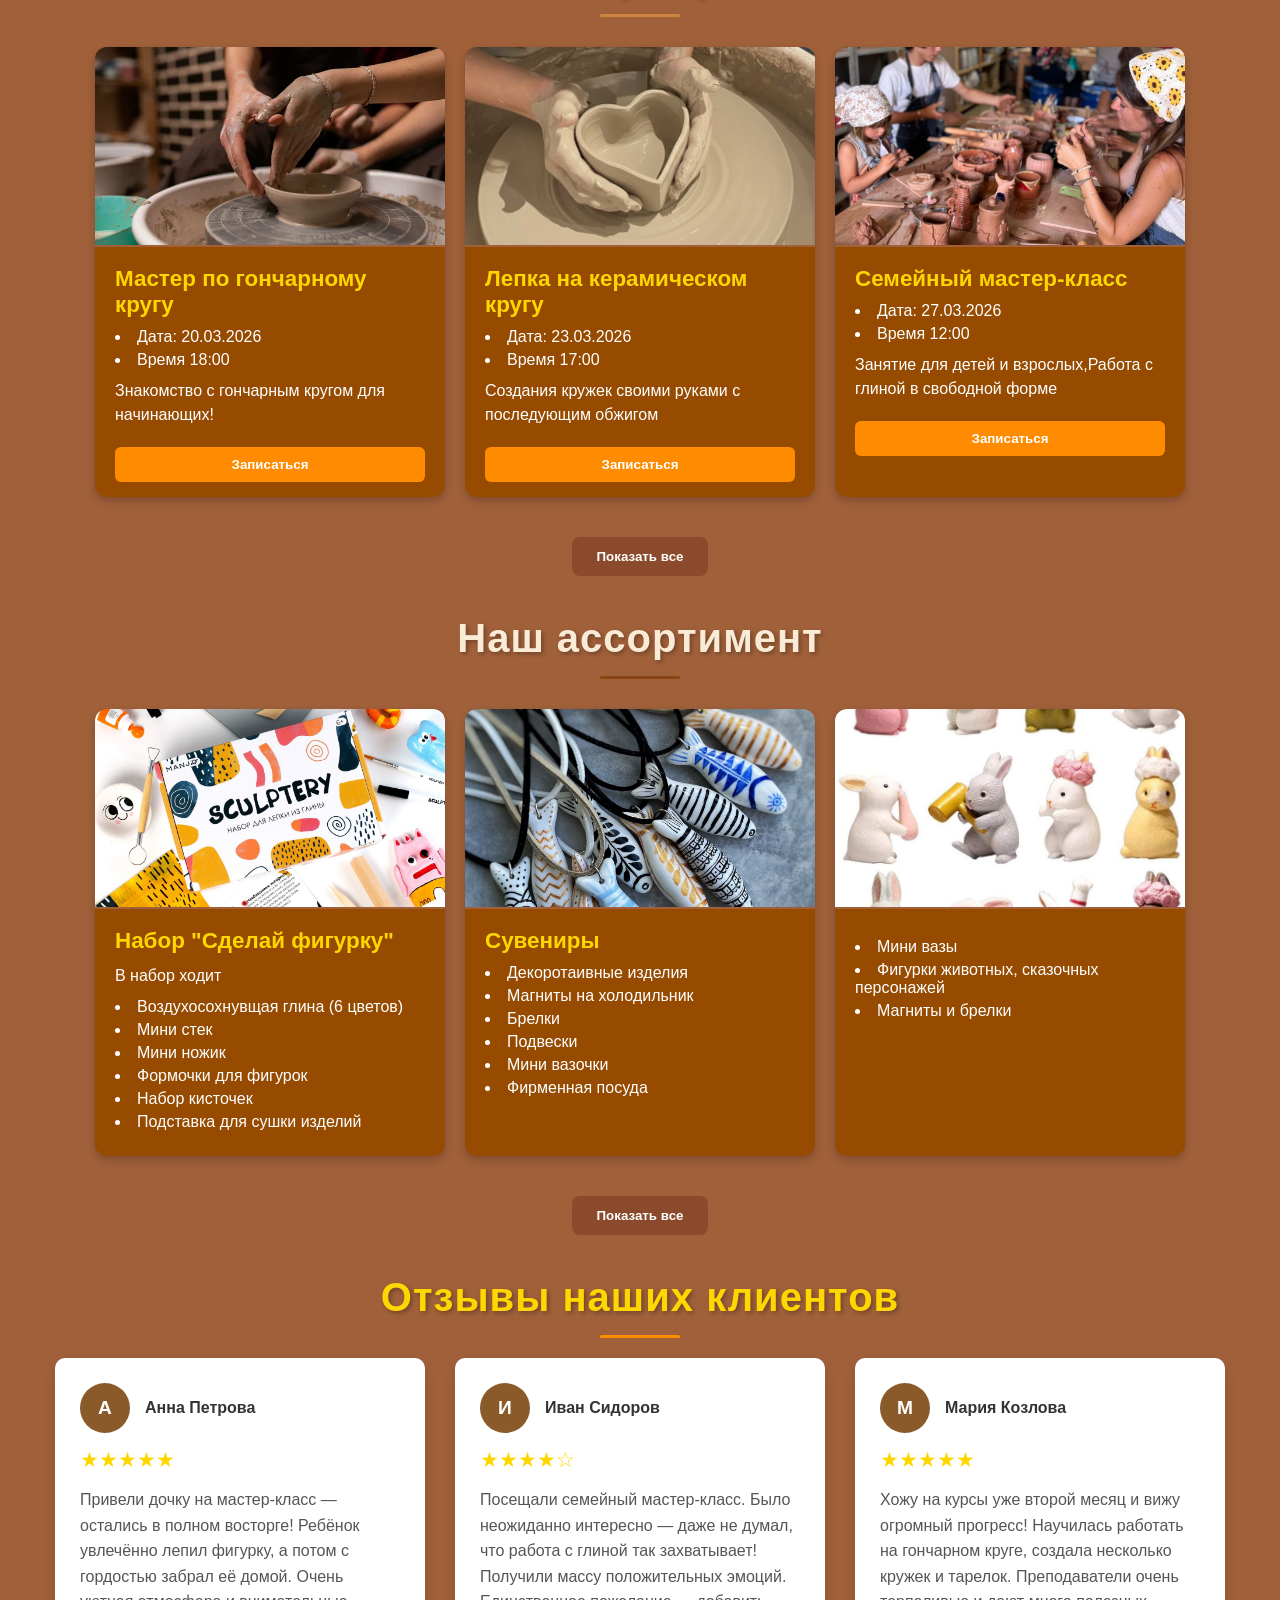
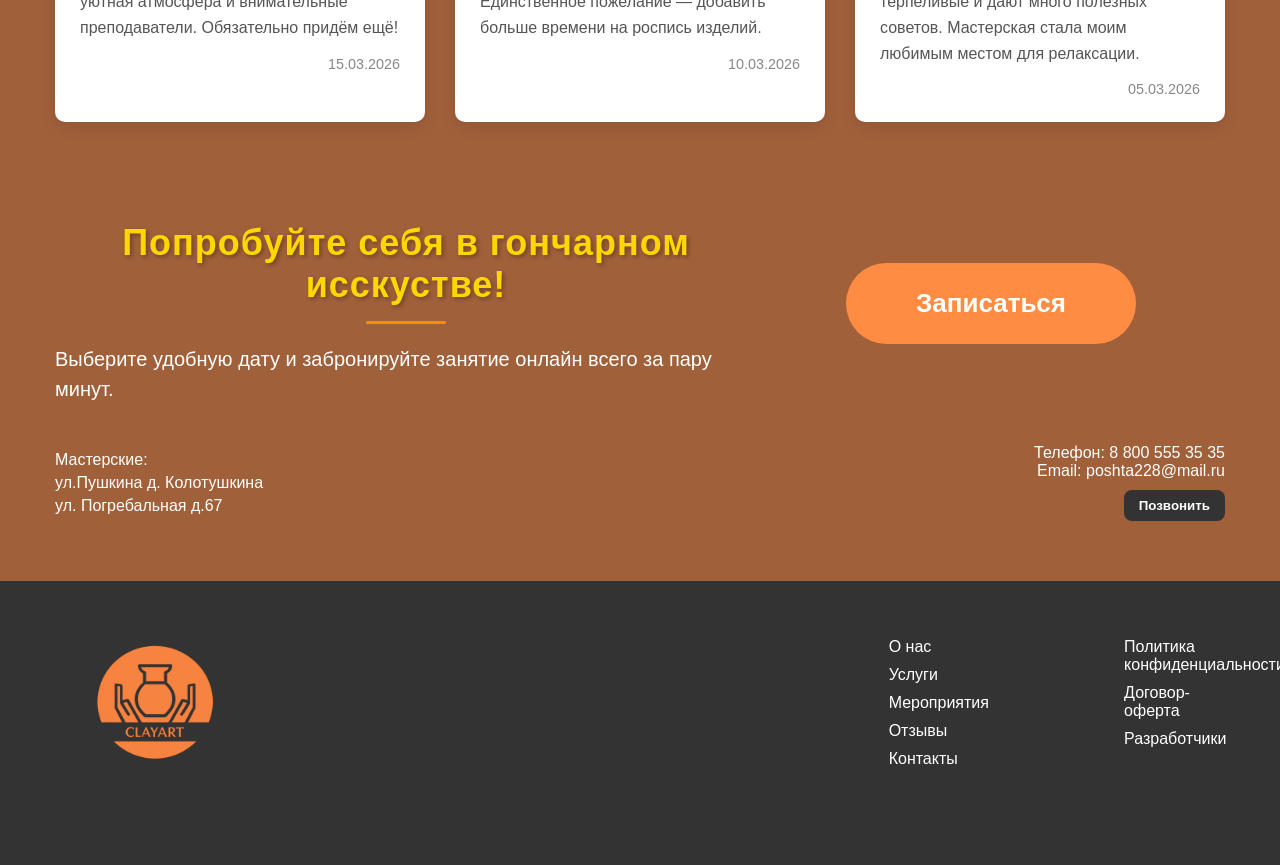
==== commit 0a32422b: "сихрон" ====
--- a/index.html
+++ b/index.html
@@ -11,8 +11,11 @@
         <div class="container">
 
             <div class="logo">
-                <img src="img/ChatGPT Image 16 мар. 2026 г., 20_17_33.png" alt="">
-            </div>
+                <a href="index.html">
+                    <img src="img\ChatGPT Image 16 мар. 2026 г., 20_17_33.png" alt="Логотип">
+                </a>
+            </div>
+
             <nav class="menu">
                 <a href="o_nas.html">О нас</a>
                 <a href="uslugi.html">Услуги</a>
@@ -21,9 +24,9 @@
                 <a href="contacts.html">Контакты</a>
             </nav>
             <div class="action">
-                <button class="btm">Записаться</button>
-                <button class="icon_btm">🛒</button>
-                <button class="icon_btm">👤</button>
+                <a href="https://docs.google.com/forms/d/e/1FAIpQLSeQhsj53YBMiBr8ku7k_95Wl72nVpHHeeREx97XyPlIxrhOSA/viewform?usp=publish-editor" class="btm">Записаться</a>
+                <a href="uslugi.html" class="icon_btm">🛒</a>
+                <a href="lichniy cabinet.html" class="icon_btm">👤</a>
             </div>
         </div>
     </header>
--- a/style.css
+++ b/style.css
@@ -898,6 +898,10 @@
 scroll-behavior: smooth;
 }
 
-
-
-
+.meropriatiya {
+    margin-bottom: 80px; /* Размер отступа — можно менять */
+}
+
+.nashi_uslugi {
+    margin-bottom: 80px;
+}
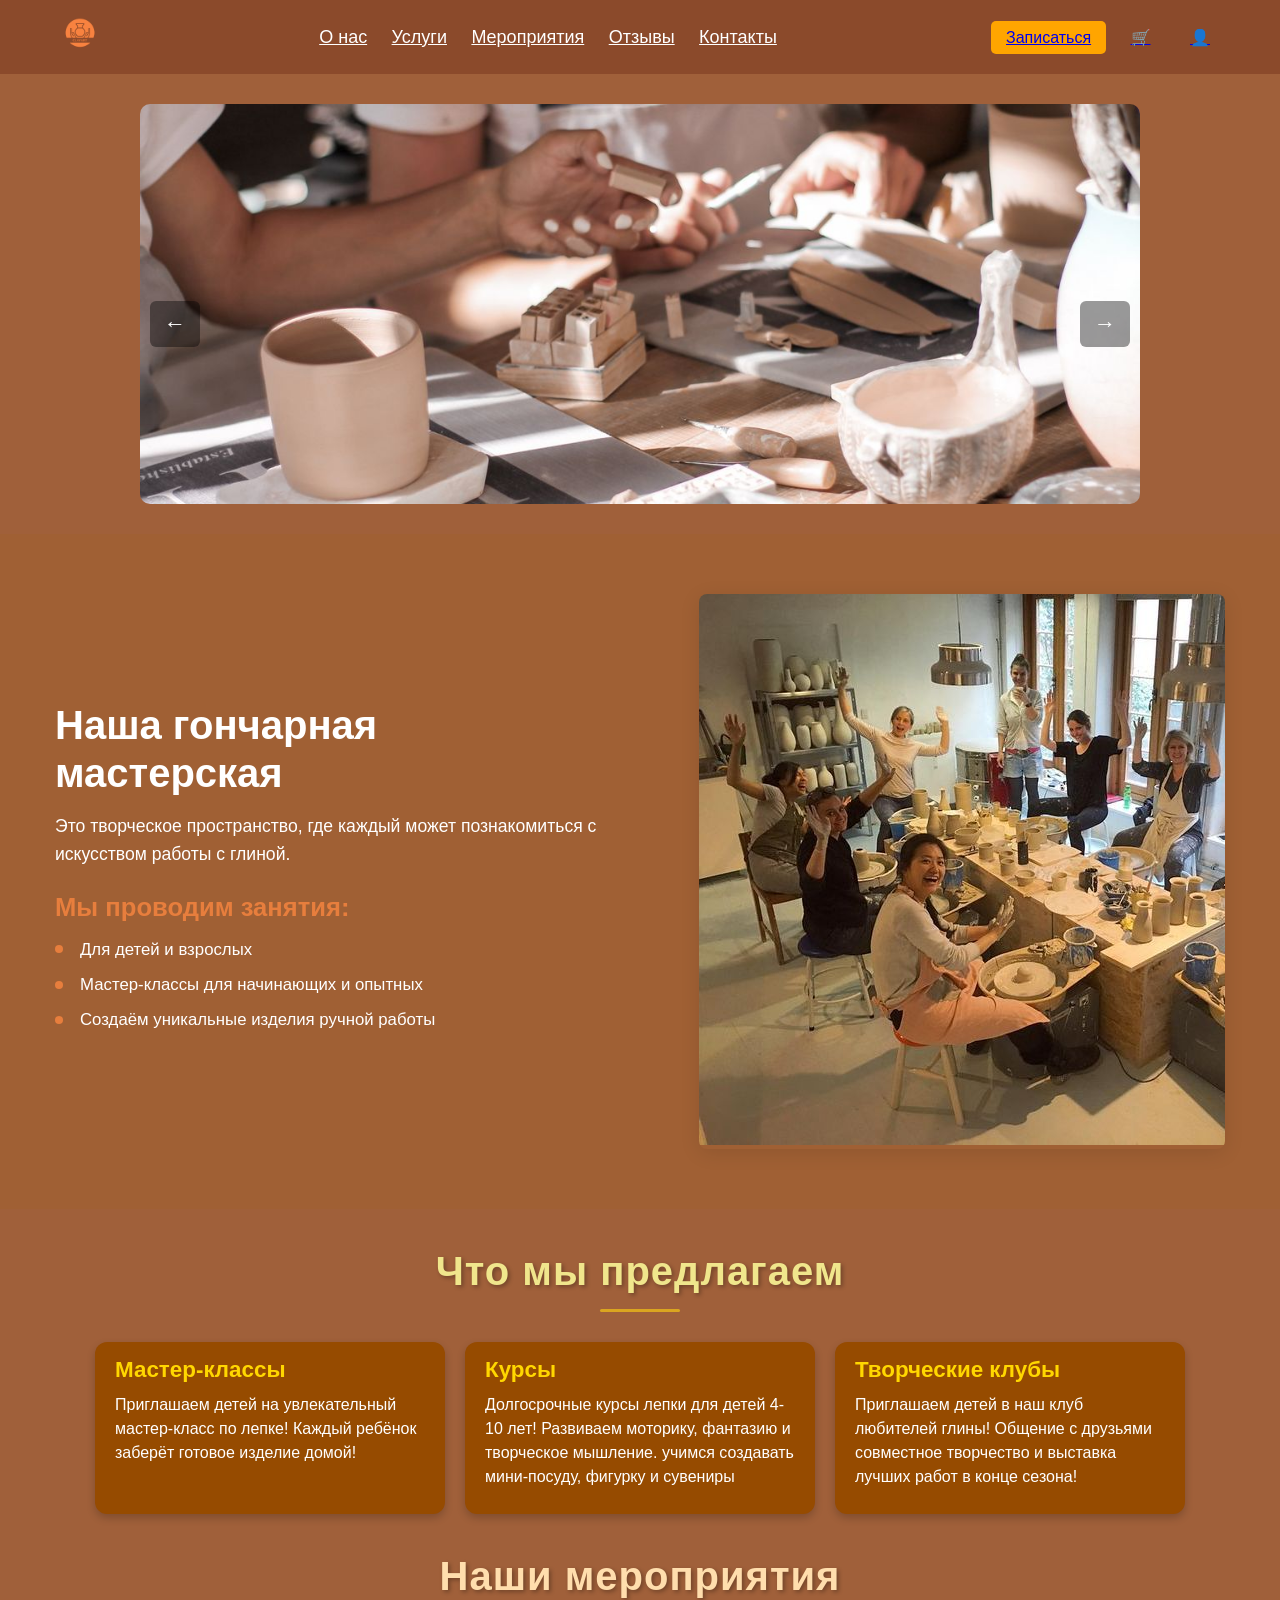
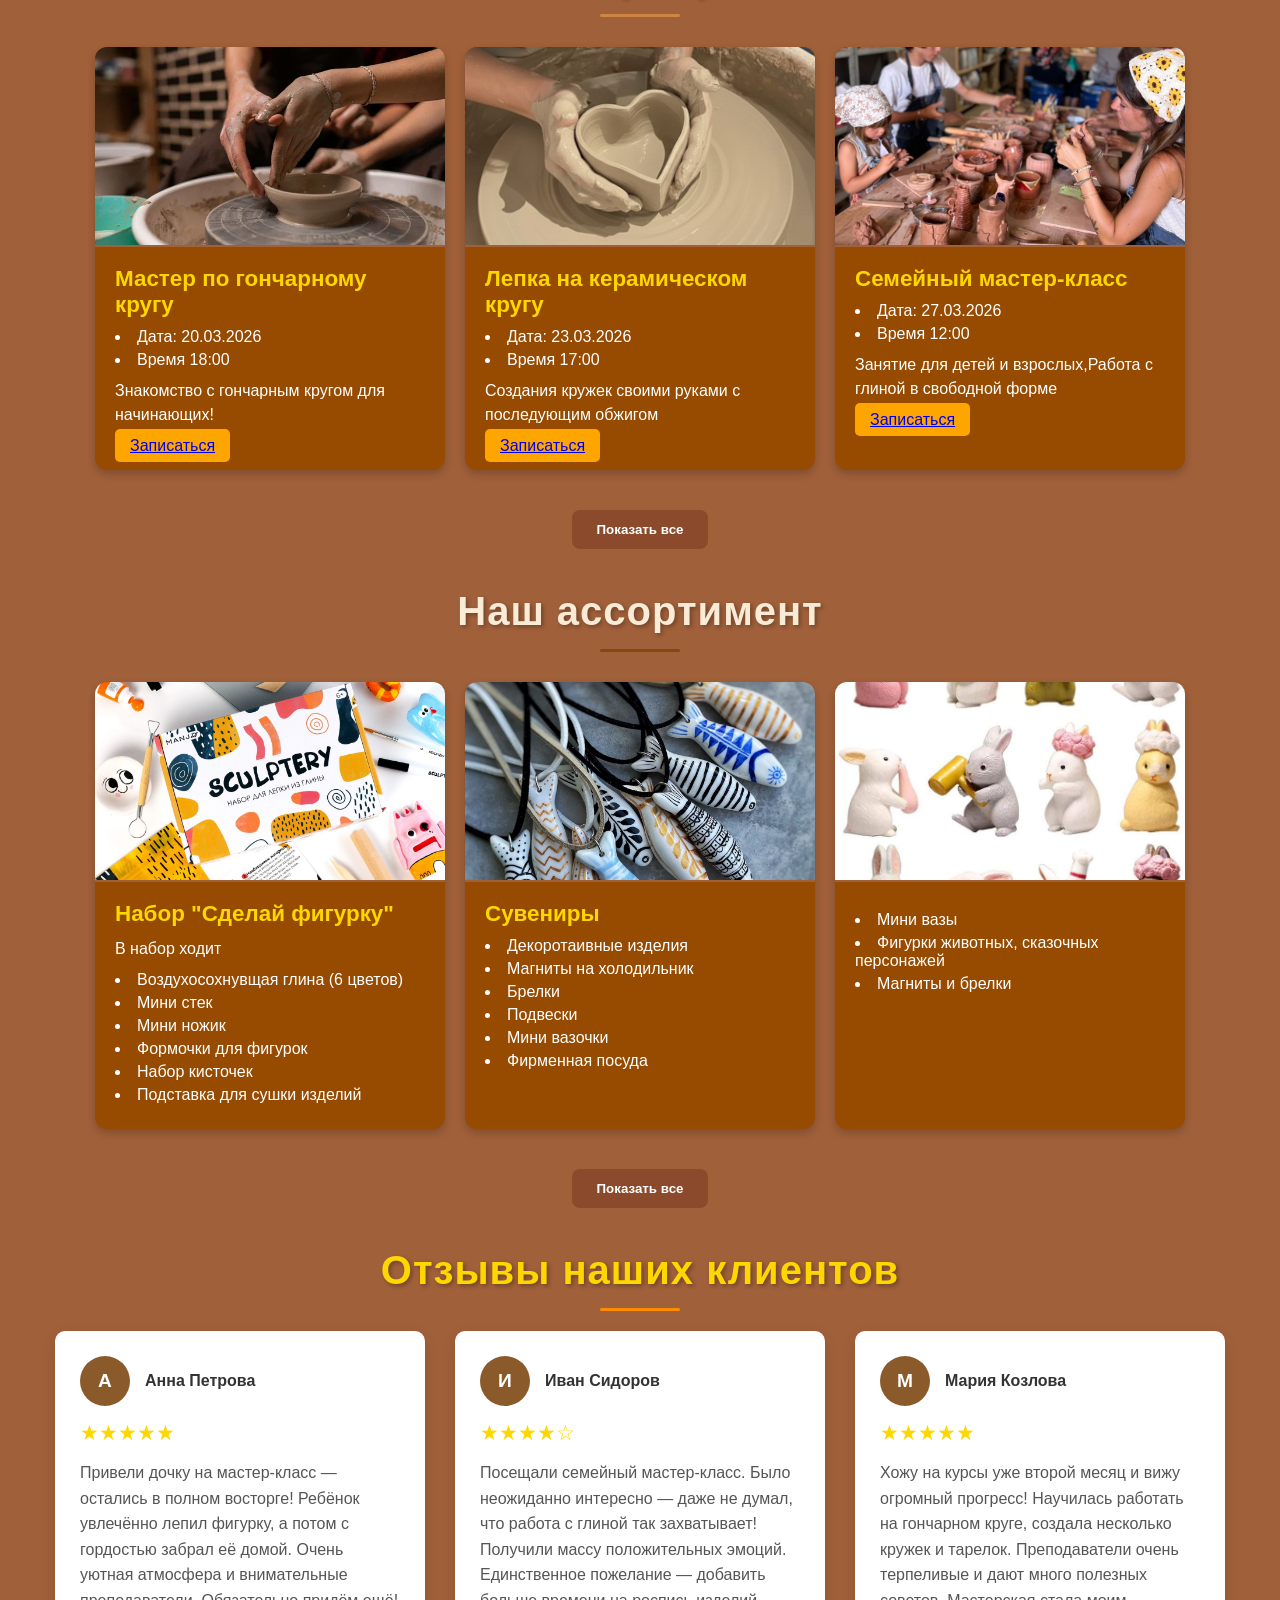
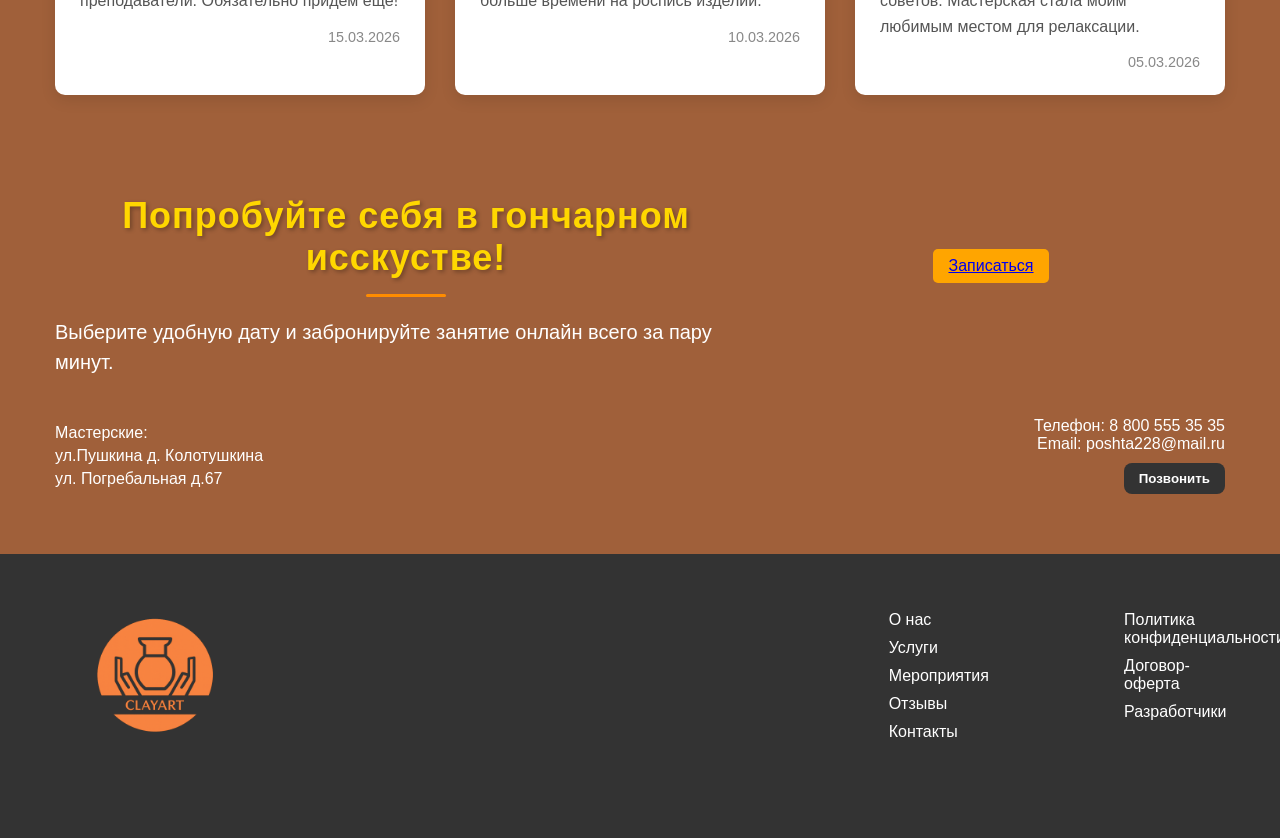
==== commit e8528f52: "опа" ====
--- a/index.html
+++ b/index.html
@@ -101,7 +101,7 @@
                             <li>Время 18:00</li>
                         </ul>
                         <p>Знакомство с гончарным кругом для начинающих!</p>
-                        <button>Записаться</button>
+                         <a href="https://docs.google.com/forms/d/e/1FAIpQLSeQhsj53YBMiBr8ku7k_95Wl72nVpHHeeREx97XyPlIxrhOSA/viewform?usp=publish-editor" class="btm">Записаться</a>
                     </div>
                 </div>
 
@@ -115,7 +115,7 @@
                             <li>Время 17:00</li>
                         </ul>
                         <p>Создания кружек своими руками с последующим обжигом</p>
-                        <button>Записаться</button>
+                         <a href="https://docs.google.com/forms/d/e/1FAIpQLSeQhsj53YBMiBr8ku7k_95Wl72nVpHHeeREx97XyPlIxrhOSA/viewform?usp=publish-editor" class="btm">Записаться</a>
                     </div>
                 </div>
 
@@ -128,7 +128,7 @@
                             <li>Время 12:00</li>
                         </ul>
                         <p>Занятие для детей и взрослых,Работа с глиной в свободной форме</p>
-                        <button>Записаться</button>
+                         <a href="https://docs.google.com/forms/d/e/1FAIpQLSeQhsj53YBMiBr8ku7k_95Wl72nVpHHeeREx97XyPlIxrhOSA/viewform?usp=publish-editor" class="btm">Записаться</a>
                     </div>
                 </div>
                 <button>Показать все</button>
@@ -251,7 +251,7 @@
                 </div>
 
                 <div class="zapisi_right">
-                    <button class="btn_big">Записаться</button>
+                     <a href="https://docs.google.com/forms/d/e/1FAIpQLSeQhsj53YBMiBr8ku7k_95Wl72nVpHHeeREx97XyPlIxrhOSA/viewform?usp=publish-editor" class="btm">Записаться</a>
                 </div>
             </div>
 
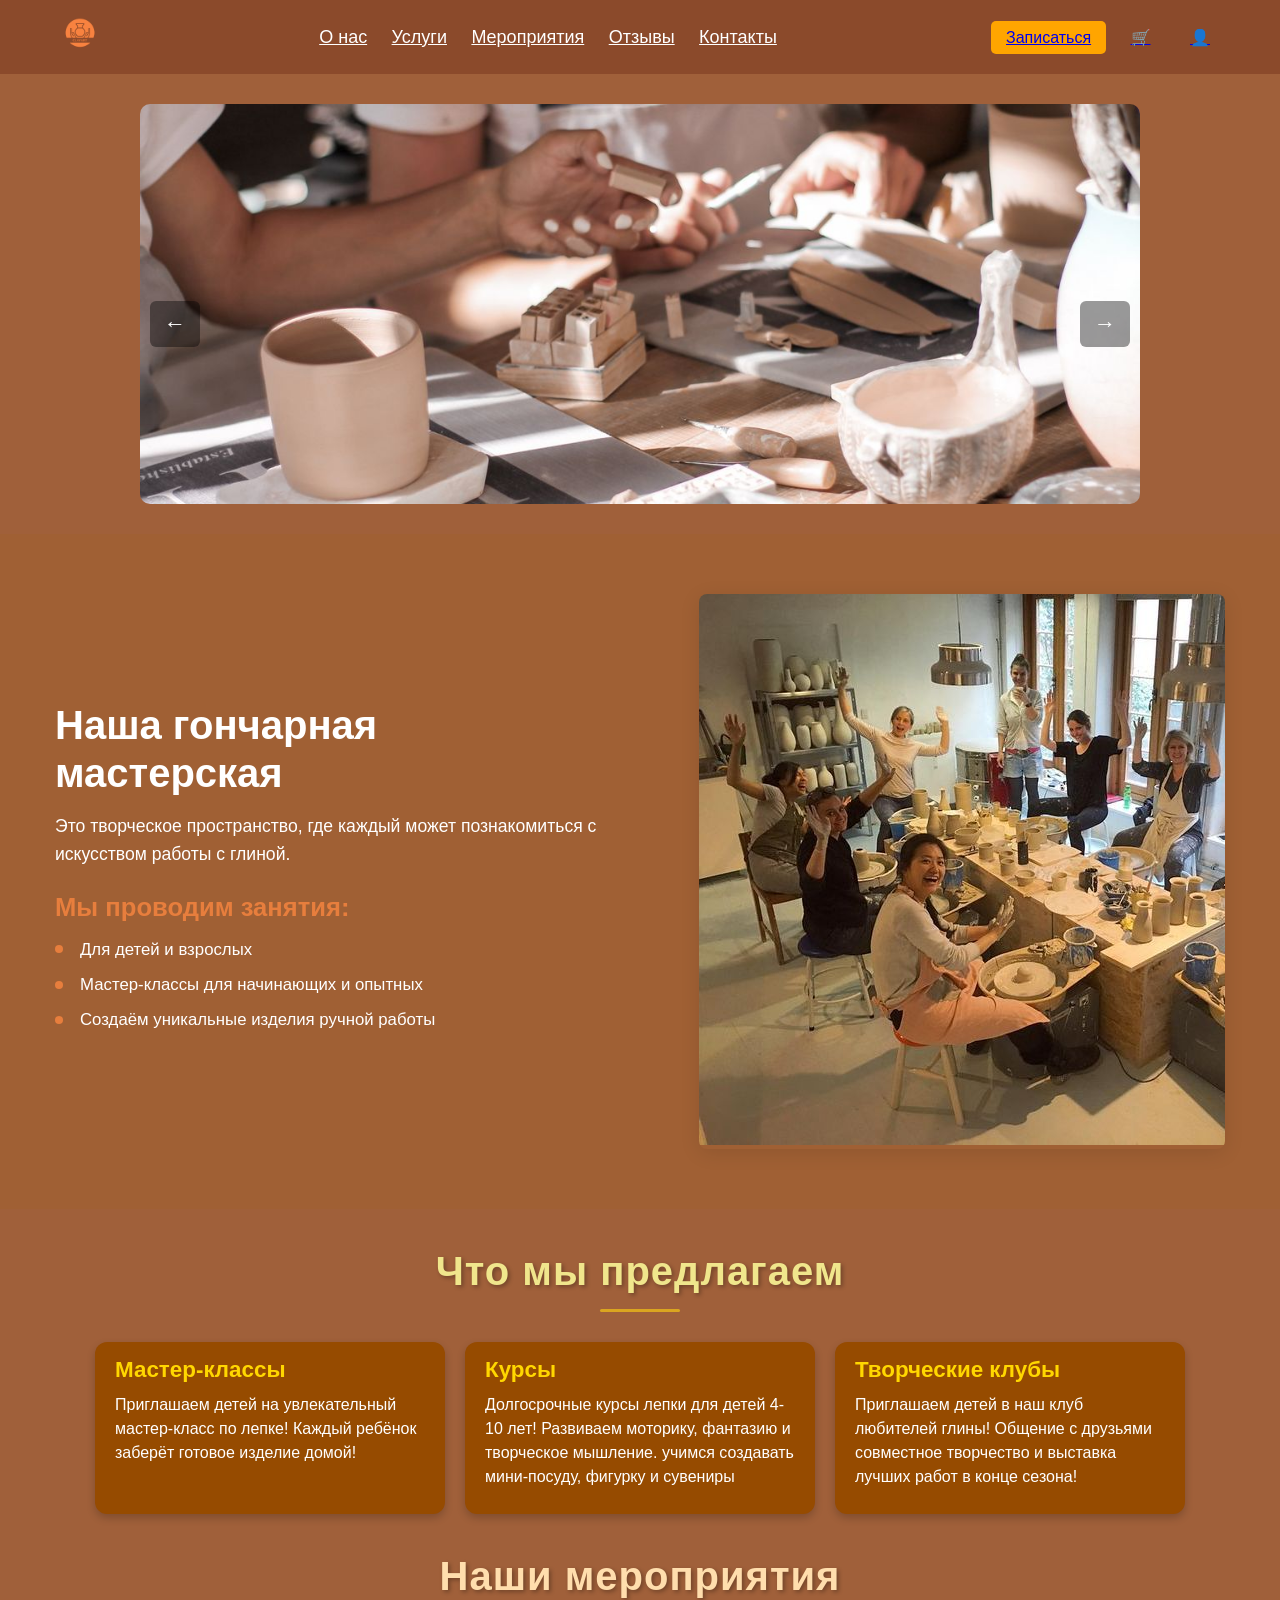
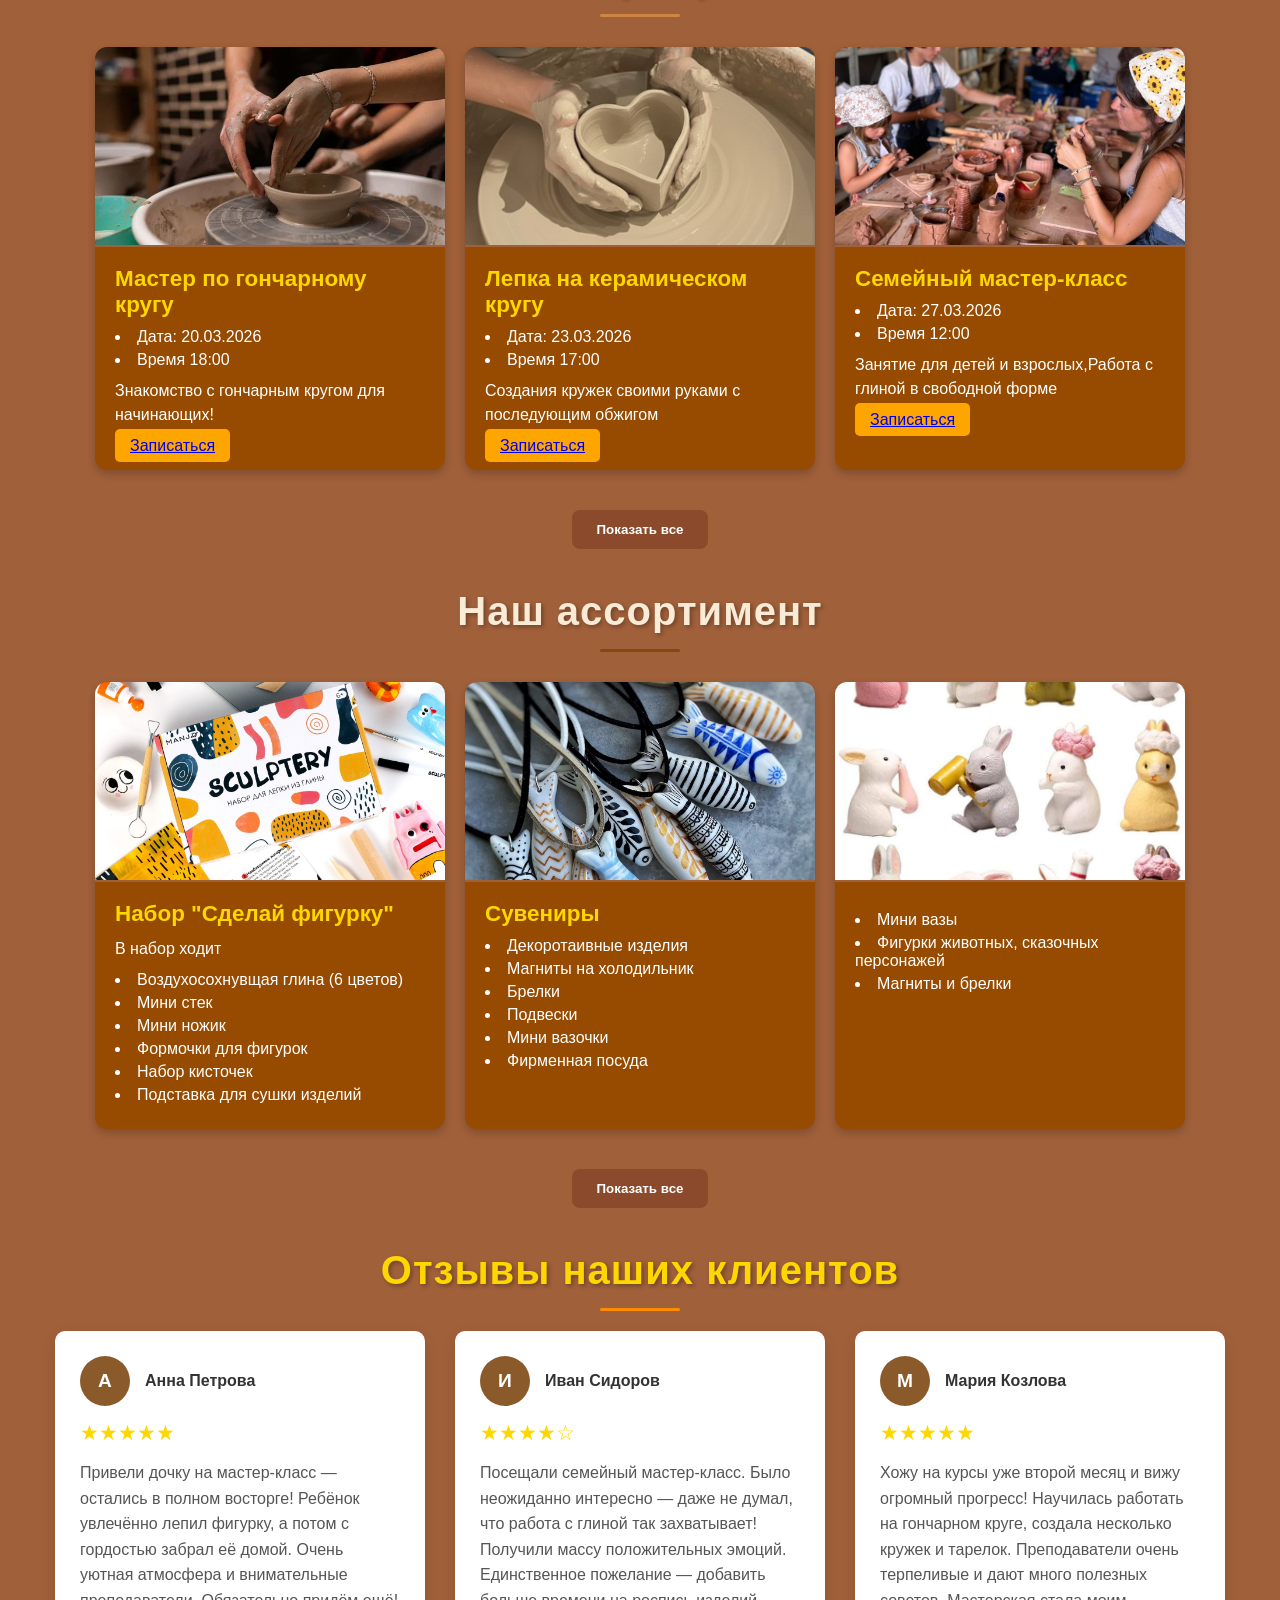
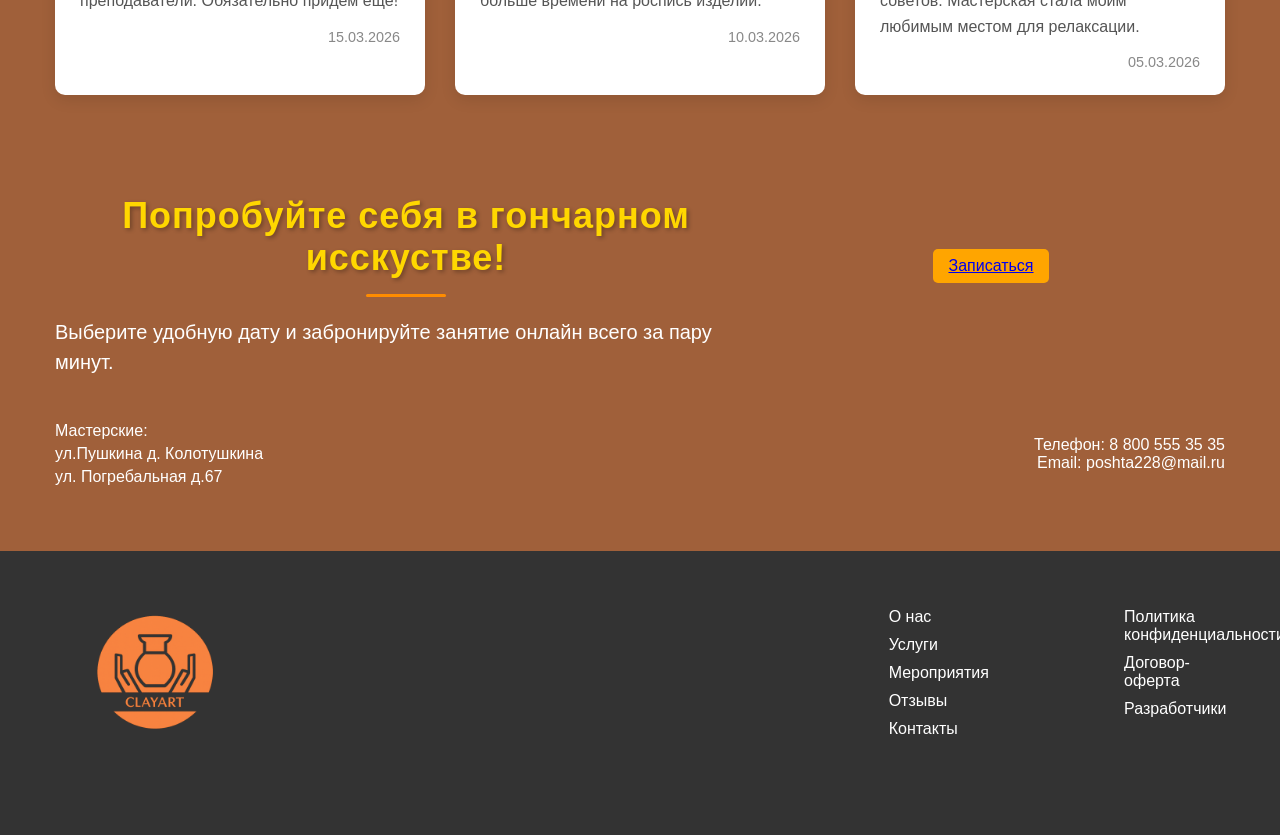
==== commit 9866ad9b: "-кнопка" ====
--- a/index.html
+++ b/index.html
@@ -264,7 +264,6 @@
                 <div class="contacts_right ">
                     <p>Телефон: 8 800 555 35 35</p>
                     <P>Email: poshta228@mail.ru</P>
-                    <button class="btn_small" >Позвонить</button>
                 </div>
             </div>
         </div>
--- a/style.css
+++ b/style.css
@@ -558,16 +558,6 @@
 text-align: right;
 }
 
-.btn_small {
-margin-top: 10px;
-background: #333;
-color: white;
-border: none;
-padding: 8px 15px;
-border-radius: 8px;
-cursor: pointer;
-}
-
 .footer {
     background-color: #333;
     color: #fff;
@@ -904,4 +894,100 @@
 
 .nashi_uslugi {
     margin-bottom: 80px;
-}+}
+
+.lichniy cabinet .container {
+    max-width: 1200px;
+    margin: 0 auto;
+    padding: 20px;
+}
+
+.lichniy cabinet h1 {
+    text-align: center;
+    margin-bottom: 30px;
+    color: #2c3e50;
+}
+
+.lichniy cabinet section {
+    background: white;
+    border-radius: 8px;
+    padding: 20px;
+    margin-bottom: 25px;
+    box-shadow: 0 2px 5px rgba(0,0,0,0.1);
+}
+
+.lichniy cabinet h2 {
+    color: #3498db;
+    margin-bottom: 15px;
+    border-bottom: 2px solid #ecf0f1;
+    padding-bottom: 5px;
+}
+
+/* Стиль для блока личной информации */
+.profile-info p {
+    margin-bottom: 10px;
+    font-size: 16px;
+}
+
+.profile-info strong {
+    color: #2c3e50;
+}
+
+/* Стиль для таблицы заказов */
+.orders-table {
+    width: 100%;
+    border-collapse: collapse;
+}
+
+    .orders-table th,
+    .orders-table td {
+        padding: 12px;
+        text-align: left;
+        border-bottom: 1px solid #ddd;
+    }
+
+    .orders-table th {
+        background-color: #3498db;
+        color: white;
+    }
+
+.status {
+    padding: 5px 10px;
+    border-radius: 4px;
+    font-weight: bold;
+    font-size: 0.9em;
+}
+
+    .status.delivered {
+        background-color: #d4edda;
+        color: #155724;
+    }
+
+    .status.processing {
+        background-color: #fff3cd;
+        color: #856404;
+    }
+
+    .status.pending {
+        background-color: #f8d7da;
+        color: #721c24;
+    }
+
+/* Стиль для блока занятий */
+.classes-list {
+    display: flex;
+    flex-direction: column;
+    gap: 15px;
+}
+
+.class-item {
+    padding: 15px;
+    border: 1px solid #e0e0e0;
+    border-radius: 6px;
+    background-color: #fafafa;
+}
+
+    .class-item h3 {
+        color: #2980b9;
+        margin-bottom: 8px;
+    }
